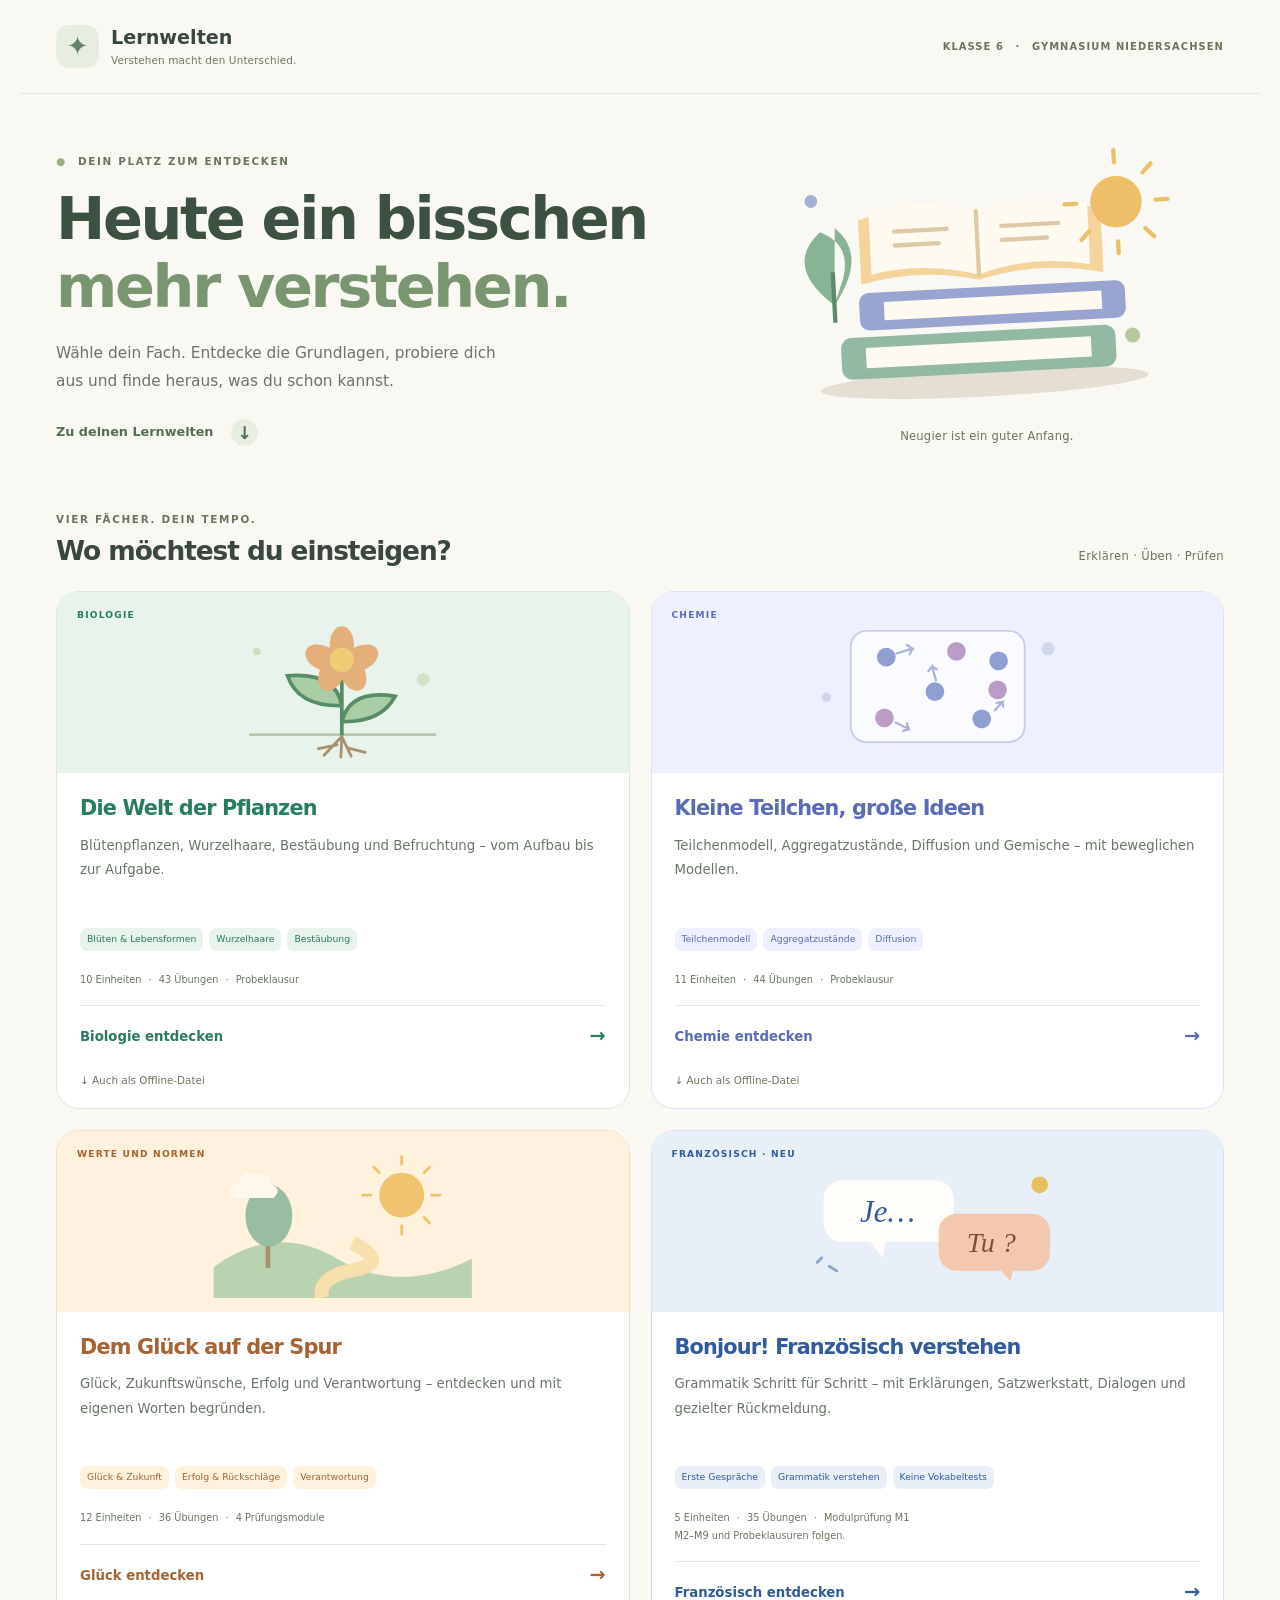
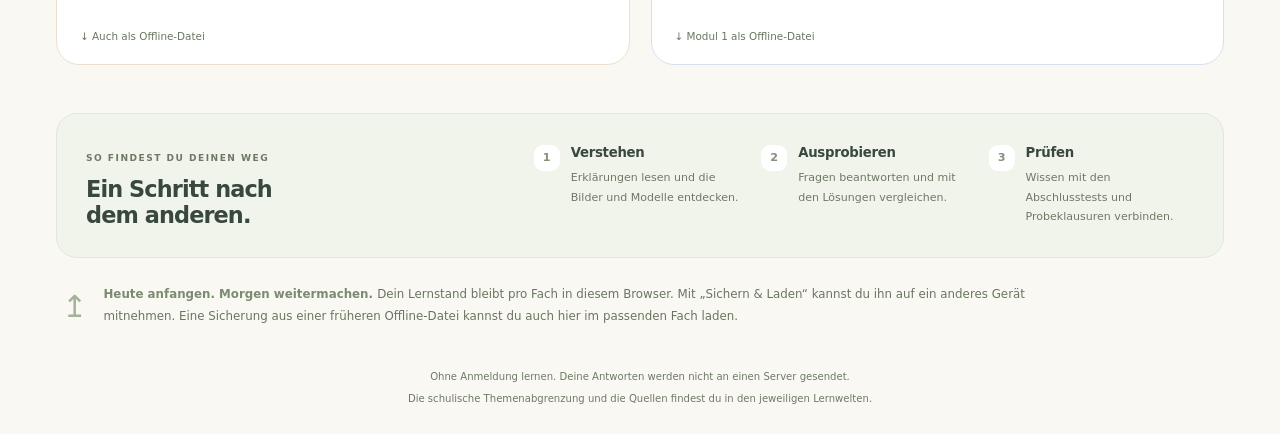
==== index.html @ 9b589d0c "Add French module 1 with guided grammar lessons, practice, exam and saved progress" ====
<!doctype html>
<html lang="de"><head><meta charset="utf-8"><meta name="viewport" content="width=device-width,initial-scale=1"><meta name="theme-color" content="#faf8f3"><meta name="description" content="Deine Lernwelten für Klasse 6: Biologie, Chemie, Werte und Normen und Französisch. Verstehen, interaktiv üben und mit Probeklausuren vorbereiten."><title>Lernwelten · Klasse 6</title><link rel="icon" href="data:image/svg+xml,%3Csvg xmlns='http://www.w3.org/2000/svg' viewBox='0 0 64 64'%3E%3Ctext y='52' font-size='52'%3E📚%3C/text%3E%3C/svg%3E"><link rel="stylesheet" href="./portal.css"></head>
<body><a class="skip" href="#faecher">Direkt zur Fächerauswahl</a><header><a class="brand" href="./index.html"><span class="brand-mark" aria-hidden="true">✦</span><span>Lernwelten<small>Verstehen macht den Unterschied.</small></span></a><span class="grade">KLASSE 6 <span>·</span> GYMNASIUM NIEDERSACHSEN</span></header>
<main><section class="intro"><div><p class="eyebrow"><span aria-hidden="true">●</span> DEIN PLATZ ZUM ENTDECKEN</p><h1>Heute ein bisschen<br><em>mehr verstehen.</em></h1><p class="lead">Wähle dein Fach. Entdecke die Grundlagen, probiere dich aus und finde heraus, was du schon kannst.</p><a class="jump" href="#faecher">Zu deinen Lernwelten <span aria-hidden="true">↓</span></a></div><div class="intro-art" aria-hidden="true"><svg viewBox="0 0 390 250" xmlns="http://www.w3.org/2000/svg"><ellipse cx="196" cy="216" rx="153" ry="13" fill="#e5dfd3"/><rect x="64" y="168" width="256" height="39" rx="10" fill="#91b9a3"/><path d="M87 178h210v19H87" fill="#fffaf0"/><rect x="83" y="127" width="248" height="35" rx="9" fill="#99a4d1"/><path d="M106 136h203v17H106" fill="#fffaf0"/><path d="M86 119V59q51-15 110 1 58-16 116-1v60q-62-14-116 1-56-14-110-1z" fill="#f4d49b"/><path d="M96 110V52q49-12 100 4 54-16 104-3v58q-55-12-104 4-54-15-100-5z" fill="#fffaf0"/><path d="M196 56v59m-77-44h49m-49 13h41m59-13h53m-53 13h42" stroke="#ddc9a6" stroke-width="4" stroke-linecap="round"/><path d="M60 137Q14 98 50 68q33 15 16 53M60 137Q94 91 64 65" fill="#88b394"/><path d="M60 153v-47" stroke="#5d8a6c" stroke-width="4"/><circle cx="327" cy="54" r="24" fill="#edbf69"/><path d="M327 17V6m0 85v11m37-48h11m-85 0h-11m74-26 8-8m-60 60-8 8m60-8 8 8" stroke="#edbf69" stroke-width="4" stroke-linecap="round"/><circle cx="43" cy="39" r="6" fill="#a3b2d4"/><circle cx="336" cy="179" r="7" fill="#b6c8a0"/></svg><span class="art-note">Neugier ist ein guter Anfang.</span></div></section>
<section id="faecher" class="subjects" aria-labelledby="subjects-title"><div class="section-head"><div><p class="eyebrow">VIER FÄCHER. DEIN TEMPO.</p><h2 id="subjects-title">Wo möchtest du einsteigen?</h2></div><span>Erklären · Üben · Prüfen</span></div>
<div class="cards">
<article class="subject biology"><a class="subject-main" href="./biologie.html" aria-label="Biologie öffnen: Die Welt der Pflanzen"><div class="illustration"><svg viewBox="0 0 320 155" role="img" aria-label="Eine Blütenpflanze mit Blättern und sichtbaren Wurzeln"><path d="M60 129h200" stroke="#b7c9ad" stroke-width="3"/><path d="M159 130V53m0 45q-47 1-58-32 52-4 58 32m0 17q42 1 57-27-48-8-57 27" stroke="#578d66" stroke-width="4" fill="#a9cda5"/><path d="M159 131l-19 20m19-20 10 21m-10-21-1 22m-4-13-20 4m31-1 19 5" fill="none" stroke="#aa9270" stroke-width="3" stroke-linecap="round"/><g fill="#e5af79"><ellipse cx="159" cy="33" rx="13" ry="20"/><ellipse cx="139" cy="47" rx="20" ry="13" transform="rotate(25 139 47)"/><ellipse cx="179" cy="47" rx="20" ry="13" transform="rotate(-25 179 47)"/><ellipse cx="148" cy="64" rx="13" ry="19" transform="rotate(25 148 64)"/><ellipse cx="171" cy="64" rx="13" ry="19" transform="rotate(-25 171 64)"/></g><circle cx="159" cy="49" r="13" fill="#efcd77"/><circle cx="68" cy="40" r="4" fill="#ccddbc"/><circle cx="246" cy="70" r="7" fill="#d3e3c7"/></svg><span class="subject-label">BIOLOGIE</span></div><div class="subject-copy"><h3>Die Welt der Pflanzen</h3><p>Blütenpflanzen, Wurzelhaare, Bestäubung und Befruchtung – vom Aufbau bis zur Aufgabe.</p><div class="tags"><span>Blüten & Lebensformen</span><span>Wurzelhaare</span><span>Bestäubung</span></div><div class="course-meta">10 Einheiten <span>·</span> 43 Übungen <span>·</span> Probeklausur</div><span class="open">Biologie entdecken <span aria-hidden="true">→</span></span></div></a><a class="download" href="./biologie.html" download="Pflanzen_Entdecker.html">↓ Auch als Offline-Datei</a></article>
<article class="subject chemistry"><a class="subject-main" href="./chemie.html" aria-label="Chemie öffnen: Kleine Teilchen, große Ideen"><div class="illustration"><svg viewBox="0 0 320 155" role="img" aria-label="Modellbild mit Teilchen, die sich in verschiedene Richtungen bewegen"><rect x="67" y="18" width="186" height="119" rx="17" fill="#fafbff" stroke="#c5cdeb" stroke-width="2"/><g fill="#8f9fd1"><circle cx="105" cy="46" r="10"/><circle cx="157" cy="83" r="10"/><circle cx="225" cy="50" r="10"/><circle cx="207" cy="112" r="10"/></g><g fill="#bb9cc7"><circle cx="180" cy="40" r="10"/><circle cx="103" cy="111" r="10"/><circle cx="224" cy="81" r="10"/></g><g fill="none" stroke="#a9b4d7" stroke-width="2.5" stroke-linecap="round"><path d="m116 42 17-5-6-4m6 4-3 6m28 28-4-15-4 5m4-5 5 3m-44 57 14 7-2-6m2 6-6 2m98-22 8-9-6 1m6-1 1 5"/></g><circle cx="41" cy="89" r="5" fill="#d0d6ee"/><circle cx="278" cy="37" r="7" fill="#d0d6ee"/></svg><span class="subject-label">CHEMIE</span></div><div class="subject-copy"><h3>Kleine Teilchen, große Ideen</h3><p>Teilchenmodell, Aggregatzustände, Diffusion und Gemische – mit beweglichen Modellen.</p><div class="tags"><span>Teilchenmodell</span><span>Aggregatzustände</span><span>Diffusion</span></div><div class="course-meta">11 Einheiten <span>·</span> 44 Übungen <span>·</span> Probeklausur</div><span class="open">Chemie entdecken <span aria-hidden="true">→</span></span></div></a><a class="download" href="./chemie.html" download="Chemie_Entdecker.html">↓ Auch als Offline-Datei</a></article>
<article class="subject values"><a class="subject-main" href="./werte-und-normen.html" aria-label="Werte und Normen öffnen: Dem Glück auf der Spur"><div class="illustration"><svg viewBox="0 0 320 155" role="img" aria-label="Sonne über einem Garten mit mehreren möglichen Wegen"><circle cx="223" cy="45" r="24" fill="#f0c46c"/><path d="M223 12V4m32 41h9m-41 33v9m-33-42h-9m18-24-6-6m54 54 6 6m-6-54 6-6" stroke="#f0c46c" stroke-width="3" stroke-linecap="round"/><path d="M22 122q65-48 132-9t144 0v42H22" fill="#b9d2af"/><path d="M138 155q-6-22 34-30t-2-29" stroke="#f8e0ae" stroke-width="15" fill="none"/><path d="M80 123V65" stroke="#a99170" stroke-width="5"/><ellipse cx="81" cy="67" rx="25" ry="33" fill="#99bda1"/><path d="M40 48q-5-13 9-15 4-17 18-9 14-6 17 10 12 5 2 14z" fill="#fff9ed"/></svg><span class="subject-label">WERTE UND NORMEN</span></div><div class="subject-copy"><h3>Dem Glück auf der Spur</h3><p>Glück, Zukunftswünsche, Erfolg und Verantwortung – entdecken und mit eigenen Worten begründen.</p><div class="tags"><span>Glück & Zukunft</span><span>Erfolg & Rückschläge</span><span>Verantwortung</span></div><div class="course-meta">12 Einheiten <span>·</span> 36 Übungen <span>·</span> 4 Prüfungsmodule</div><span class="open">Glück entdecken <span aria-hidden="true">→</span></span></div></a><a class="download" href="./werte-und-normen.html" download="Werte_und_Normen_Glueck.html">↓ Auch als Offline-Datei</a></article>
<article class="subject french"><a class="subject-main" href="./franzoesisch/index.html" aria-label="Französisch öffnen: Bonjour! Französisch verstehen"><div class="illustration"><svg viewBox="0 0 320 155" role="img" aria-label="Zwei Sprechblasen mit Je und Tu"><rect x="38" y="29" width="139" height="66" rx="20" fill="#fffdf9"/><path d="m86 93 15 19 4-21" fill="#fffdf9"/><rect x="161" y="65" width="119" height="61" rx="19" fill="#f4c8af"/><path d="m225 123 13 14 3-16" fill="#f4c8af"/><text x="77" y="74" fill="#315b9d" font-family="Georgia,serif" font-size="33" font-style="italic">Je…</text><text x="191" y="106" fill="#814f38" font-family="Georgia,serif" font-size="30" font-style="italic">Tu ?</text><circle cx="269" cy="34" r="9" fill="#e8be63"/><path d="m44 121 8 5m-16-14-5 5" stroke="#8ba6ca" stroke-width="3" stroke-linecap="round"/></svg><span class="subject-label">FRANZÖSISCH · NEU</span></div><div class="subject-copy"><h3>Bonjour! Französisch verstehen</h3><p>Grammatik Schritt für Schritt – mit Erklärungen, Satzwerkstatt, Dialogen und gezielter Rückmeldung.</p><div class="tags"><span>Erste Gespräche</span><span>Grammatik verstehen</span><span>Keine Vokabeltests</span></div><div class="course-meta">5 Einheiten <span>·</span> 35 Übungen <span>·</span> Modulprüfung M1<br>M2–M9 und Probeklausuren folgen.</div><span class="open">Französisch entdecken <span aria-hidden="true">→</span></span></div></a><a class="download" href="./franzoesisch/offline.html" download="Franzoesisch_Bonjour_M1.html">↓ Modul 1 als Offline-Datei</a></article>
</div></section>
<section class="how" aria-labelledby="how-title"><div><p class="eyebrow">SO FINDEST DU DEINEN WEG</p><h2 id="how-title">Ein Schritt nach dem anderen.</h2></div><ol><li><span>1</span><div><h3>Verstehen</h3><p>Erklärungen lesen und die Bilder und Modelle entdecken.</p></div></li><li><span>2</span><div><h3>Ausprobieren</h3><p>Fragen beantworten und mit den Lösungen vergleichen.</p></div></li><li><span>3</span><div><h3>Prüfen</h3><p>Wissen mit den Abschlusstests und Probeklausuren verbinden.</p></div></li></ol></section>
<aside class="save-note"><span aria-hidden="true">↥</span><p><strong>Heute anfangen. Morgen weitermachen.</strong> Dein Lernstand bleibt pro Fach in diesem Browser. Mit „Sichern & Laden“ kannst du ihn auf ein anderes Gerät mitnehmen. Eine Sicherung aus einer früheren Offline-Datei kannst du auch hier im passenden Fach laden.</p></aside>
<footer><p>Ohne Anmeldung lernen. Deine Antworten werden nicht an einen Server gesendet.</p><p>Die schulische Themenabgrenzung und die Quellen findest du in den jeweiligen Lernwelten.</p></footer></main></body></html>
---- portal.css ----
:root{font-family:'Trebuchet MS',system-ui,-apple-system,'Segoe UI',sans-serif;color:#39483f;background:#faf8f3;line-height:1.6;font-size:16px;--green:#426651;--line:#e4e7dd}*{box-sizing:border-box}body{margin:0}a{color:inherit}a:focus-visible{outline:3px solid #b4813b;outline-offset:5px}h1,h2,h3,p{margin:0}h1,h2,h3{line-height:1.15;letter-spacing:-.04em}svg{display:block;width:100%;height:auto}.skip{position:absolute;top:-100px;left:20px;background:white;padding:12px;z-index:10}.skip:focus{top:10px}header{max-width:1240px;margin:auto;padding:25px 36px;display:flex;justify-content:space-between;align-items:center;border-bottom:1px solid var(--line)}.brand{display:flex;align-items:center;gap:12px;text-decoration:none;font-weight:850;font-size:1.2rem;line-height:1.3}.brand-mark{display:grid;place-items:center;width:43px;height:43px;background:#e7ede0;border-radius:13px;color:#648267;font-size:1.65rem}.brand small{display:block;font-size:.65rem;font-weight:500;color:#8a9589;letter-spacing:.015em;margin-top:3px}.grade{font-size:.62rem;font-weight:800;letter-spacing:.11em;color:#7e8b7b}.grade span{margin:0 7px}main{max-width:1240px;padding:0 36px;margin:auto}.intro{display:grid;grid-template-columns:1.35fr 1fr;gap:20px;align-items:center;padding:52px 0 45px}.eyebrow{font-size:.65rem;letter-spacing:.16em;font-weight:800;color:#85917e;margin-bottom:15px}.intro .eyebrow span{color:#9aaf82;margin-right:6px}h1{font-size:clamp(2.7rem,4.6vw,4.1rem);color:#3c5142;font-weight:850}h1 em{font-style:normal;color:#7a9670}.lead{max-width:470px;font-size:.96rem;color:#7e8b7e;margin-top:20px;line-height:1.8}.jump{display:inline-flex;align-items:center;gap:18px;margin-top:23px;text-decoration:none;font-size:.8rem;font-weight:750;color:#526f55}.jump span{background:#e9eee2;border-radius:50%;height:27px;width:27px;text-align:center;font-size:1.1rem}.intro-art{padding:5px 35px;text-align:center;transform:rotate(-3deg)}.art-note{display:inline-block;font-size:.72rem;letter-spacing:.02em;color:#9b967f;transform:rotate(3deg);margin-top:8px}.section-head{display:flex;align-items:end;justify-content:space-between;margin:13px 0 25px}.section-head .eyebrow{margin-bottom:8px}h2{font-size:1.65rem;font-weight:800}.section-head>span{font-size:.72rem;color:#9aab94;letter-spacing:.03em}.subjects{scroll-margin-top:24px}.cards{display:grid;grid-template-columns:repeat(3,minmax(0,1fr));gap:21px}.subject{--color:#287c60;--tint:#e8f4eb;background:white;border:1px solid #dce7dd;border-radius:23px;overflow:hidden;display:flex;flex-direction:column;transition:transform .2s,box-shadow .2s}.chemistry{--color:#596bb5;--tint:#eef0ff;border-color:#dfe3f1}.values{--color:#a66334;--tint:#fff1db;border-color:#ebdfce}.subject:hover{transform:translateY(-4px);box-shadow:0 15px 25px #3d58430c}.subject-main{display:flex;flex-direction:column;flex:1;text-decoration:none}.illustration{background:var(--tint);position:relative;padding:22px 20px 14px}.illustration svg{height:145px}.subject-label{position:absolute;top:16px;left:20px;font-size:.57rem;font-weight:850;letter-spacing:.13em;color:var(--color)}.subject-copy{padding:24px 23px 20px;display:flex;flex-direction:column;flex:1}h3{font-size:1.3rem;font-weight:800}.subject-copy h3{color:var(--color)}.subject-copy>p{margin-top:13px;font-size:.83rem;line-height:1.85;color:#8a9589;min-height:77px}.tags{display:flex;flex-wrap:wrap;gap:6px;margin-top:17px}.tags span{border-radius:7px;padding:4px 7px;font-size:.58rem;color:var(--color);background:var(--tint)}.course-meta{margin-top:20px;font-size:.61rem;color:#9aa395;line-height:1.8}.course-meta span{margin:0 4px}.open{margin-top:17px;display:flex;justify-content:space-between;align-items:center;font-size:.83rem;font-weight:800;color:var(--color);padding-top:15px;border-top:1px solid var(--line)}.open>span{font-size:1.2rem}.download{text-decoration:none;margin:0 23px 19px;font-size:.65rem;color:#9aab95;align-self:flex-start}.download:hover{text-decoration:underline;color:var(--color)}.how{margin-top:48px;padding:29px;border-radius:21px;border:1px solid #e3e7d9;background:#f1f4eb;display:grid;grid-template-columns:1fr 1.6fr;gap:35px;align-items:center}.how .eyebrow{font-size:.57rem;margin-bottom:10px}.how h2{font-size:1.4rem;max-width:230px}.how ol{list-style:none;display:grid;grid-template-columns:repeat(3,minmax(0,1fr));gap:22px;padding:0;margin:0}.how li{display:flex;gap:11px;align-items:flex-start}.how li>span{height:26px;width:26px;flex-shrink:0;display:grid;place-items:center;background:white;border-radius:9px;color:#82917a;font-size:.7rem;font-weight:800}.how h3{font-size:.83rem;letter-spacing:-.02em}.how p{font-size:.69rem;margin-top:8px;line-height:1.75;color:#8b9783}.save-note{display:flex;gap:16px;padding:26px 6px 10px;color:#98a18f;max-width:1000px}.save-note>span{font-size:1.9rem;line-height:1.5;color:#a5b29b}.save-note p{font-size:.74rem;line-height:1.8}.save-note strong{color:#7a8b70}.save-note strong:after{content:' ' }footer{text-align:center;font-size:.63rem;color:#a5ad9c;padding:28px 0 26px;line-height:1.8}footer p+p{margin-top:4px}@media(min-width:1500px){.intro{padding-top:65px}.illustration svg{height:155px}}@media(max-width:1050px){header{padding:23px 26px}main{padding:0 26px}.cards{gap:15px}.subject-copy{padding:21px 18px}.subject-copy h3{font-size:1.17rem}.subject-copy>p{min-height:105px}.course-meta{min-height:33px}.download{margin-left:18px}.intro-art{padding:0 10px}.how{grid-template-columns:1fr;gap:22px}.how h2{max-width:none}}@media(max-width:750px){.grade{max-width:170px;text-align:right;line-height:1.8;font-size:.52rem}.grade span{margin:0 3px}.intro{grid-template-columns:1fr .7fr;padding:35px 0 32px;gap:6px}h1{font-size:2.6rem}.intro-art{padding:0}.lead{font-size:.85rem}.eyebrow{font-size:.53rem}.art-note{font-size:.6rem}.section-head{align-items:start}.section-head>span{display:none}.cards{grid-template-columns:1fr}.subject{display:grid;grid-template-columns:1fr}.subject-main{display:grid;grid-template-columns:180px 1fr}.illustration{display:flex;align-items:center;justify-content:center}.illustration svg{height:auto}.subject-copy>p{min-height:0}.subject-copy{padding:24px}.tags{margin-top:12px}.course-meta{margin-top:12px;min-height:0}.open{margin-top:12px}.download{margin:0 24px 18px;align-self:start;justify-self:end}.how{margin-top:28px}.how ol{gap:16px}.how li{display:block}.how li>span{margin-bottom:10px}footer{font-size:.58rem}}@media(max-width:490px){header{padding:19px 20px}.brand{font-size:1rem;gap:9px}.brand small{font-size:.55rem}.brand-mark{height:36px;width:36px;font-size:1.35rem}.grade{font-size:.43rem;max-width:112px}.grade span{display:none}main{padding:0 20px}.intro{display:flex;flex-direction:column;align-items:stretch;padding:32px 0 26px}h1{font-size:2.75rem}.lead{font-size:.88rem;max-width:340px}.intro-art{width:235px;align-self:center;margin-top:14px}.intro-art svg{max-height:145px}.art-note{margin-top:0}.intro .eyebrow{font-size:.55rem;margin-bottom:14px}.section-head h2{font-size:1.45rem}.subject-main{display:flex;flex-direction:column}.illustration{height:145px;padding-top:25px}.illustration svg{max-height:125px;max-width:270px}.subject-copy{padding:23px}.subject-copy h3{font-size:1.35rem}.subject-copy>p{font-size:.85rem}.subject-label{font-size:.55rem}.course-meta{font-size:.64rem;margin-top:18px}.tags span{font-size:.62rem}.download{justify-self:start;margin-left:23px;font-size:.69rem}.how{padding:23px}.how ol{grid-template-columns:1fr;gap:22px}.how li{display:flex}.how li>span{margin:0}.how h3{font-size:.9rem}.how p{font-size:.76rem;margin-top:5px}.how h2{font-size:1.35rem}.save-note p{font-size:.73rem}.save-note{padding-top:24px}.jump{font-size:.78rem}}
@media(prefers-reduced-motion:reduce){*{transition:none!important}}@media print{.intro-art,.jump,.download,.save-note{display:none}header{padding:10px 0}.intro{padding:25px 0}main{padding:0}.cards{grid-template-columns:1fr}.subject{break-inside:avoid}.subject-main{display:grid;grid-template-columns:120px 1fr}.how{break-inside:avoid}body{background:white}}
/* Gut lesbare Begleittexte auf den hellen Flächen. */
.lead,.subject-copy>p{color:#687667}.eyebrow,.grade,.course-meta,.download,.art-note,.save-note,.section-head>span{color:#68765f}.brand small,.how p,footer{color:#6d7965}

.french{--color:#315b9d;--tint:#e9eff9;border-color:#d7e0ee}@media(min-width:751px){.cards{grid-template-columns:repeat(2,minmax(0,1fr))}}
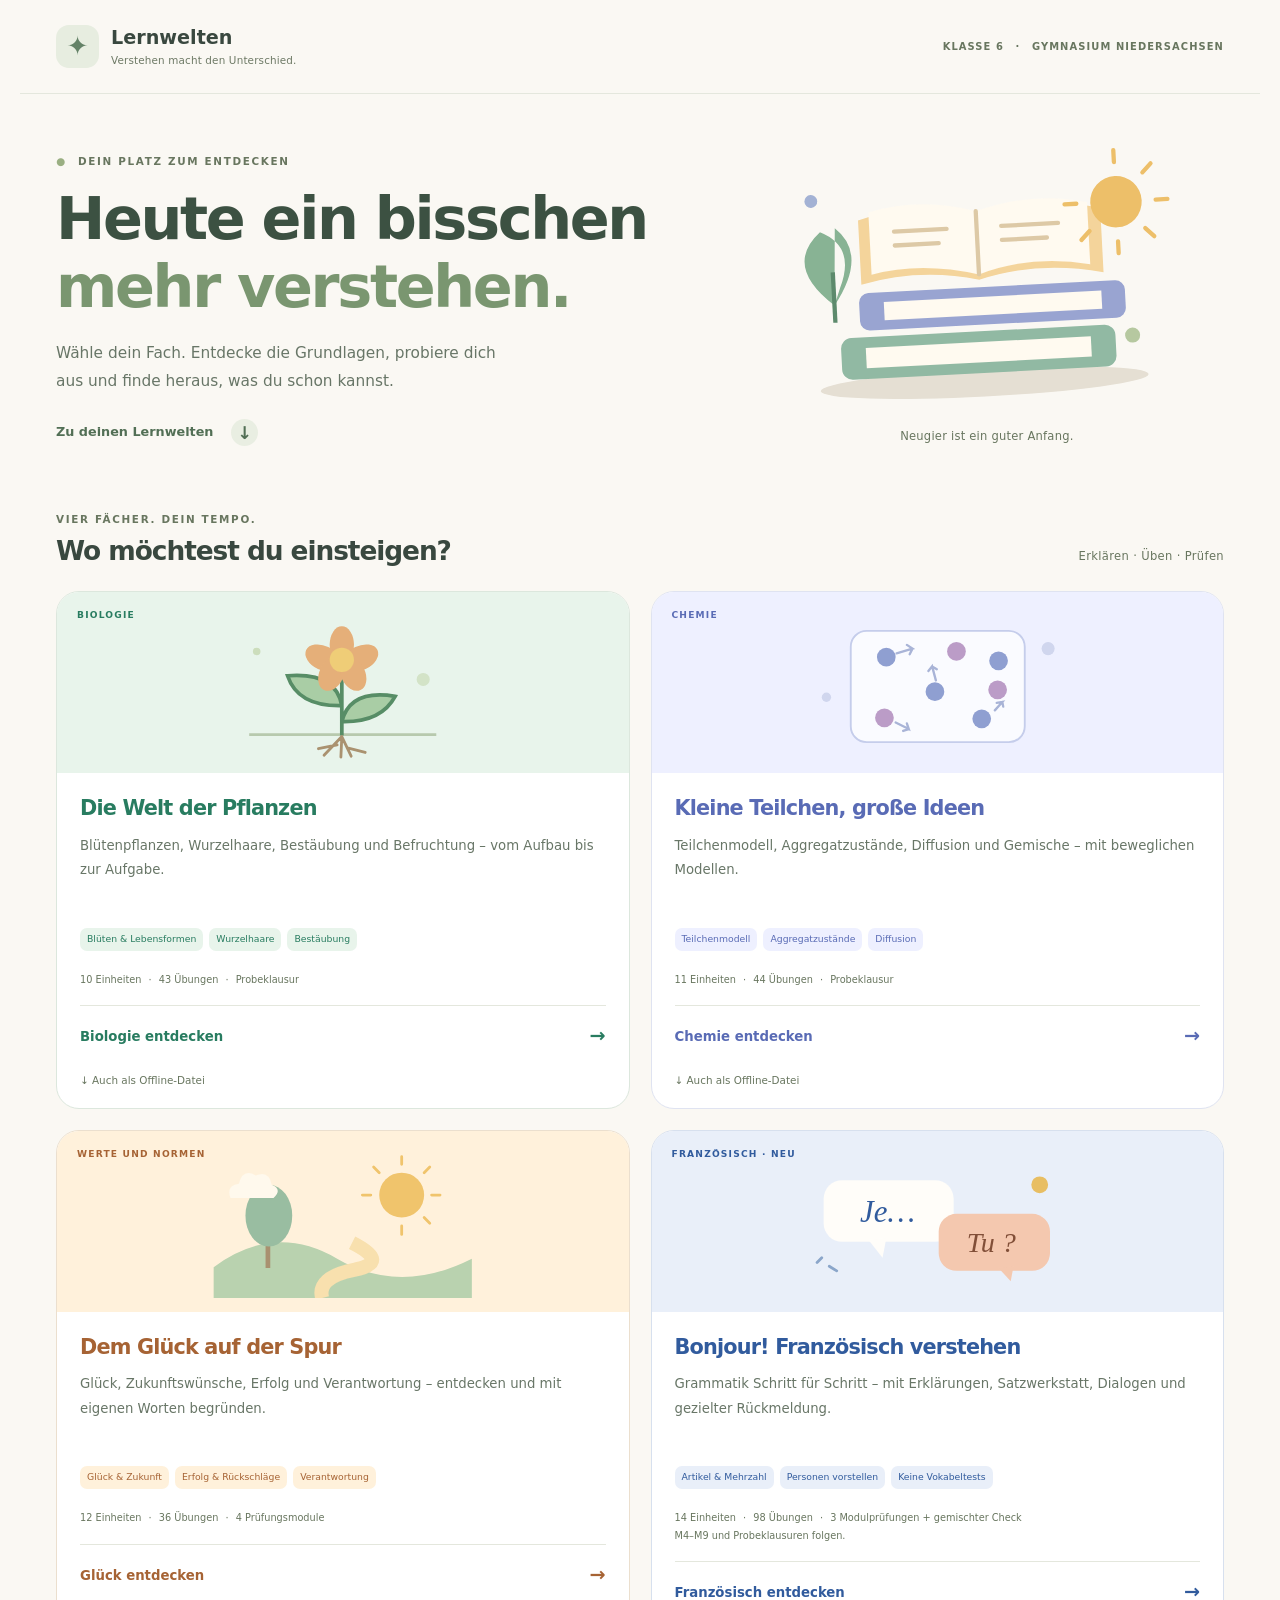
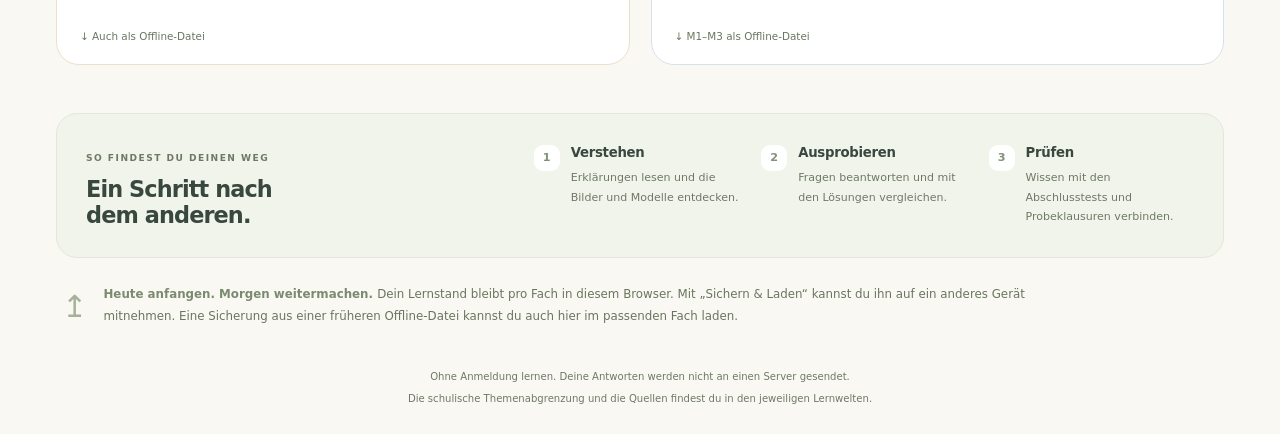
==== commit 8ca63b1d: "Add French modules 2 and 3, article workshop and mixed assessment with compatible progress migration" ====
--- a/index.html
+++ b/index.html
@@ -7,7 +7,7 @@
 <article class="subject biology"><a class="subject-main" href="./biologie.html" aria-label="Biologie öffnen: Die Welt der Pflanzen"><div class="illustration"><svg viewBox="0 0 320 155" role="img" aria-label="Eine Blütenpflanze mit Blättern und sichtbaren Wurzeln"><path d="M60 129h200" stroke="#b7c9ad" stroke-width="3"/><path d="M159 130V53m0 45q-47 1-58-32 52-4 58 32m0 17q42 1 57-27-48-8-57 27" stroke="#578d66" stroke-width="4" fill="#a9cda5"/><path d="M159 131l-19 20m19-20 10 21m-10-21-1 22m-4-13-20 4m31-1 19 5" fill="none" stroke="#aa9270" stroke-width="3" stroke-linecap="round"/><g fill="#e5af79"><ellipse cx="159" cy="33" rx="13" ry="20"/><ellipse cx="139" cy="47" rx="20" ry="13" transform="rotate(25 139 47)"/><ellipse cx="179" cy="47" rx="20" ry="13" transform="rotate(-25 179 47)"/><ellipse cx="148" cy="64" rx="13" ry="19" transform="rotate(25 148 64)"/><ellipse cx="171" cy="64" rx="13" ry="19" transform="rotate(-25 171 64)"/></g><circle cx="159" cy="49" r="13" fill="#efcd77"/><circle cx="68" cy="40" r="4" fill="#ccddbc"/><circle cx="246" cy="70" r="7" fill="#d3e3c7"/></svg><span class="subject-label">BIOLOGIE</span></div><div class="subject-copy"><h3>Die Welt der Pflanzen</h3><p>Blütenpflanzen, Wurzelhaare, Bestäubung und Befruchtung – vom Aufbau bis zur Aufgabe.</p><div class="tags"><span>Blüten & Lebensformen</span><span>Wurzelhaare</span><span>Bestäubung</span></div><div class="course-meta">10 Einheiten <span>·</span> 43 Übungen <span>·</span> Probeklausur</div><span class="open">Biologie entdecken <span aria-hidden="true">→</span></span></div></a><a class="download" href="./biologie.html" download="Pflanzen_Entdecker.html">↓ Auch als Offline-Datei</a></article>
 <article class="subject chemistry"><a class="subject-main" href="./chemie.html" aria-label="Chemie öffnen: Kleine Teilchen, große Ideen"><div class="illustration"><svg viewBox="0 0 320 155" role="img" aria-label="Modellbild mit Teilchen, die sich in verschiedene Richtungen bewegen"><rect x="67" y="18" width="186" height="119" rx="17" fill="#fafbff" stroke="#c5cdeb" stroke-width="2"/><g fill="#8f9fd1"><circle cx="105" cy="46" r="10"/><circle cx="157" cy="83" r="10"/><circle cx="225" cy="50" r="10"/><circle cx="207" cy="112" r="10"/></g><g fill="#bb9cc7"><circle cx="180" cy="40" r="10"/><circle cx="103" cy="111" r="10"/><circle cx="224" cy="81" r="10"/></g><g fill="none" stroke="#a9b4d7" stroke-width="2.5" stroke-linecap="round"><path d="m116 42 17-5-6-4m6 4-3 6m28 28-4-15-4 5m4-5 5 3m-44 57 14 7-2-6m2 6-6 2m98-22 8-9-6 1m6-1 1 5"/></g><circle cx="41" cy="89" r="5" fill="#d0d6ee"/><circle cx="278" cy="37" r="7" fill="#d0d6ee"/></svg><span class="subject-label">CHEMIE</span></div><div class="subject-copy"><h3>Kleine Teilchen, große Ideen</h3><p>Teilchenmodell, Aggregatzustände, Diffusion und Gemische – mit beweglichen Modellen.</p><div class="tags"><span>Teilchenmodell</span><span>Aggregatzustände</span><span>Diffusion</span></div><div class="course-meta">11 Einheiten <span>·</span> 44 Übungen <span>·</span> Probeklausur</div><span class="open">Chemie entdecken <span aria-hidden="true">→</span></span></div></a><a class="download" href="./chemie.html" download="Chemie_Entdecker.html">↓ Auch als Offline-Datei</a></article>
 <article class="subject values"><a class="subject-main" href="./werte-und-normen.html" aria-label="Werte und Normen öffnen: Dem Glück auf der Spur"><div class="illustration"><svg viewBox="0 0 320 155" role="img" aria-label="Sonne über einem Garten mit mehreren möglichen Wegen"><circle cx="223" cy="45" r="24" fill="#f0c46c"/><path d="M223 12V4m32 41h9m-41 33v9m-33-42h-9m18-24-6-6m54 54 6 6m-6-54 6-6" stroke="#f0c46c" stroke-width="3" stroke-linecap="round"/><path d="M22 122q65-48 132-9t144 0v42H22" fill="#b9d2af"/><path d="M138 155q-6-22 34-30t-2-29" stroke="#f8e0ae" stroke-width="15" fill="none"/><path d="M80 123V65" stroke="#a99170" stroke-width="5"/><ellipse cx="81" cy="67" rx="25" ry="33" fill="#99bda1"/><path d="M40 48q-5-13 9-15 4-17 18-9 14-6 17 10 12 5 2 14z" fill="#fff9ed"/></svg><span class="subject-label">WERTE UND NORMEN</span></div><div class="subject-copy"><h3>Dem Glück auf der Spur</h3><p>Glück, Zukunftswünsche, Erfolg und Verantwortung – entdecken und mit eigenen Worten begründen.</p><div class="tags"><span>Glück & Zukunft</span><span>Erfolg & Rückschläge</span><span>Verantwortung</span></div><div class="course-meta">12 Einheiten <span>·</span> 36 Übungen <span>·</span> 4 Prüfungsmodule</div><span class="open">Glück entdecken <span aria-hidden="true">→</span></span></div></a><a class="download" href="./werte-und-normen.html" download="Werte_und_Normen_Glueck.html">↓ Auch als Offline-Datei</a></article>
-<article class="subject french"><a class="subject-main" href="./franzoesisch/index.html" aria-label="Französisch öffnen: Bonjour! Französisch verstehen"><div class="illustration"><svg viewBox="0 0 320 155" role="img" aria-label="Zwei Sprechblasen mit Je und Tu"><rect x="38" y="29" width="139" height="66" rx="20" fill="#fffdf9"/><path d="m86 93 15 19 4-21" fill="#fffdf9"/><rect x="161" y="65" width="119" height="61" rx="19" fill="#f4c8af"/><path d="m225 123 13 14 3-16" fill="#f4c8af"/><text x="77" y="74" fill="#315b9d" font-family="Georgia,serif" font-size="33" font-style="italic">Je…</text><text x="191" y="106" fill="#814f38" font-family="Georgia,serif" font-size="30" font-style="italic">Tu ?</text><circle cx="269" cy="34" r="9" fill="#e8be63"/><path d="m44 121 8 5m-16-14-5 5" stroke="#8ba6ca" stroke-width="3" stroke-linecap="round"/></svg><span class="subject-label">FRANZÖSISCH · NEU</span></div><div class="subject-copy"><h3>Bonjour! Französisch verstehen</h3><p>Grammatik Schritt für Schritt – mit Erklärungen, Satzwerkstatt, Dialogen und gezielter Rückmeldung.</p><div class="tags"><span>Erste Gespräche</span><span>Grammatik verstehen</span><span>Keine Vokabeltests</span></div><div class="course-meta">5 Einheiten <span>·</span> 35 Übungen <span>·</span> Modulprüfung M1<br>M2–M9 und Probeklausuren folgen.</div><span class="open">Französisch entdecken <span aria-hidden="true">→</span></span></div></a><a class="download" href="./franzoesisch/offline.html" download="Franzoesisch_Bonjour_M1.html">↓ Modul 1 als Offline-Datei</a></article>
+<article class="subject french"><a class="subject-main" href="./franzoesisch/index.html" aria-label="Französisch öffnen: Bonjour! Französisch verstehen"><div class="illustration"><svg viewBox="0 0 320 155" role="img" aria-label="Zwei Sprechblasen mit Je und Tu"><rect x="38" y="29" width="139" height="66" rx="20" fill="#fffdf9"/><path d="m86 93 15 19 4-21" fill="#fffdf9"/><rect x="161" y="65" width="119" height="61" rx="19" fill="#f4c8af"/><path d="m225 123 13 14 3-16" fill="#f4c8af"/><text x="77" y="74" fill="#315b9d" font-family="Georgia,serif" font-size="33" font-style="italic">Je…</text><text x="191" y="106" fill="#814f38" font-family="Georgia,serif" font-size="30" font-style="italic">Tu ?</text><circle cx="269" cy="34" r="9" fill="#e8be63"/><path d="m44 121 8 5m-16-14-5 5" stroke="#8ba6ca" stroke-width="3" stroke-linecap="round"/></svg><span class="subject-label">FRANZÖSISCH · NEU</span></div><div class="subject-copy"><h3>Bonjour! Französisch verstehen</h3><p>Grammatik Schritt für Schritt – mit Erklärungen, Satzwerkstatt, Dialogen und gezielter Rückmeldung.</p><div class="tags"><span>Artikel & Mehrzahl</span><span>Personen vorstellen</span><span>Keine Vokabeltests</span></div><div class="course-meta">14 Einheiten <span>·</span> 98 Übungen <span>·</span> 3 Modulprüfungen + gemischter Check<br>M4–M9 und Probeklausuren folgen.</div><span class="open">Französisch entdecken <span aria-hidden="true">→</span></span></div></a><a class="download" href="./franzoesisch/offline.html" download="Franzoesisch_Bonjour_M1-M3.html">↓ M1–M3 als Offline-Datei</a></article>
 </div></section>
 <section class="how" aria-labelledby="how-title"><div><p class="eyebrow">SO FINDEST DU DEINEN WEG</p><h2 id="how-title">Ein Schritt nach dem anderen.</h2></div><ol><li><span>1</span><div><h3>Verstehen</h3><p>Erklärungen lesen und die Bilder und Modelle entdecken.</p></div></li><li><span>2</span><div><h3>Ausprobieren</h3><p>Fragen beantworten und mit den Lösungen vergleichen.</p></div></li><li><span>3</span><div><h3>Prüfen</h3><p>Wissen mit den Abschlusstests und Probeklausuren verbinden.</p></div></li></ol></section>
 <aside class="save-note"><span aria-hidden="true">↥</span><p><strong>Heute anfangen. Morgen weitermachen.</strong> Dein Lernstand bleibt pro Fach in diesem Browser. Mit „Sichern & Laden“ kannst du ihn auf ein anderes Gerät mitnehmen. Eine Sicherung aus einer früheren Offline-Datei kannst du auch hier im passenden Fach laden.</p></aside>
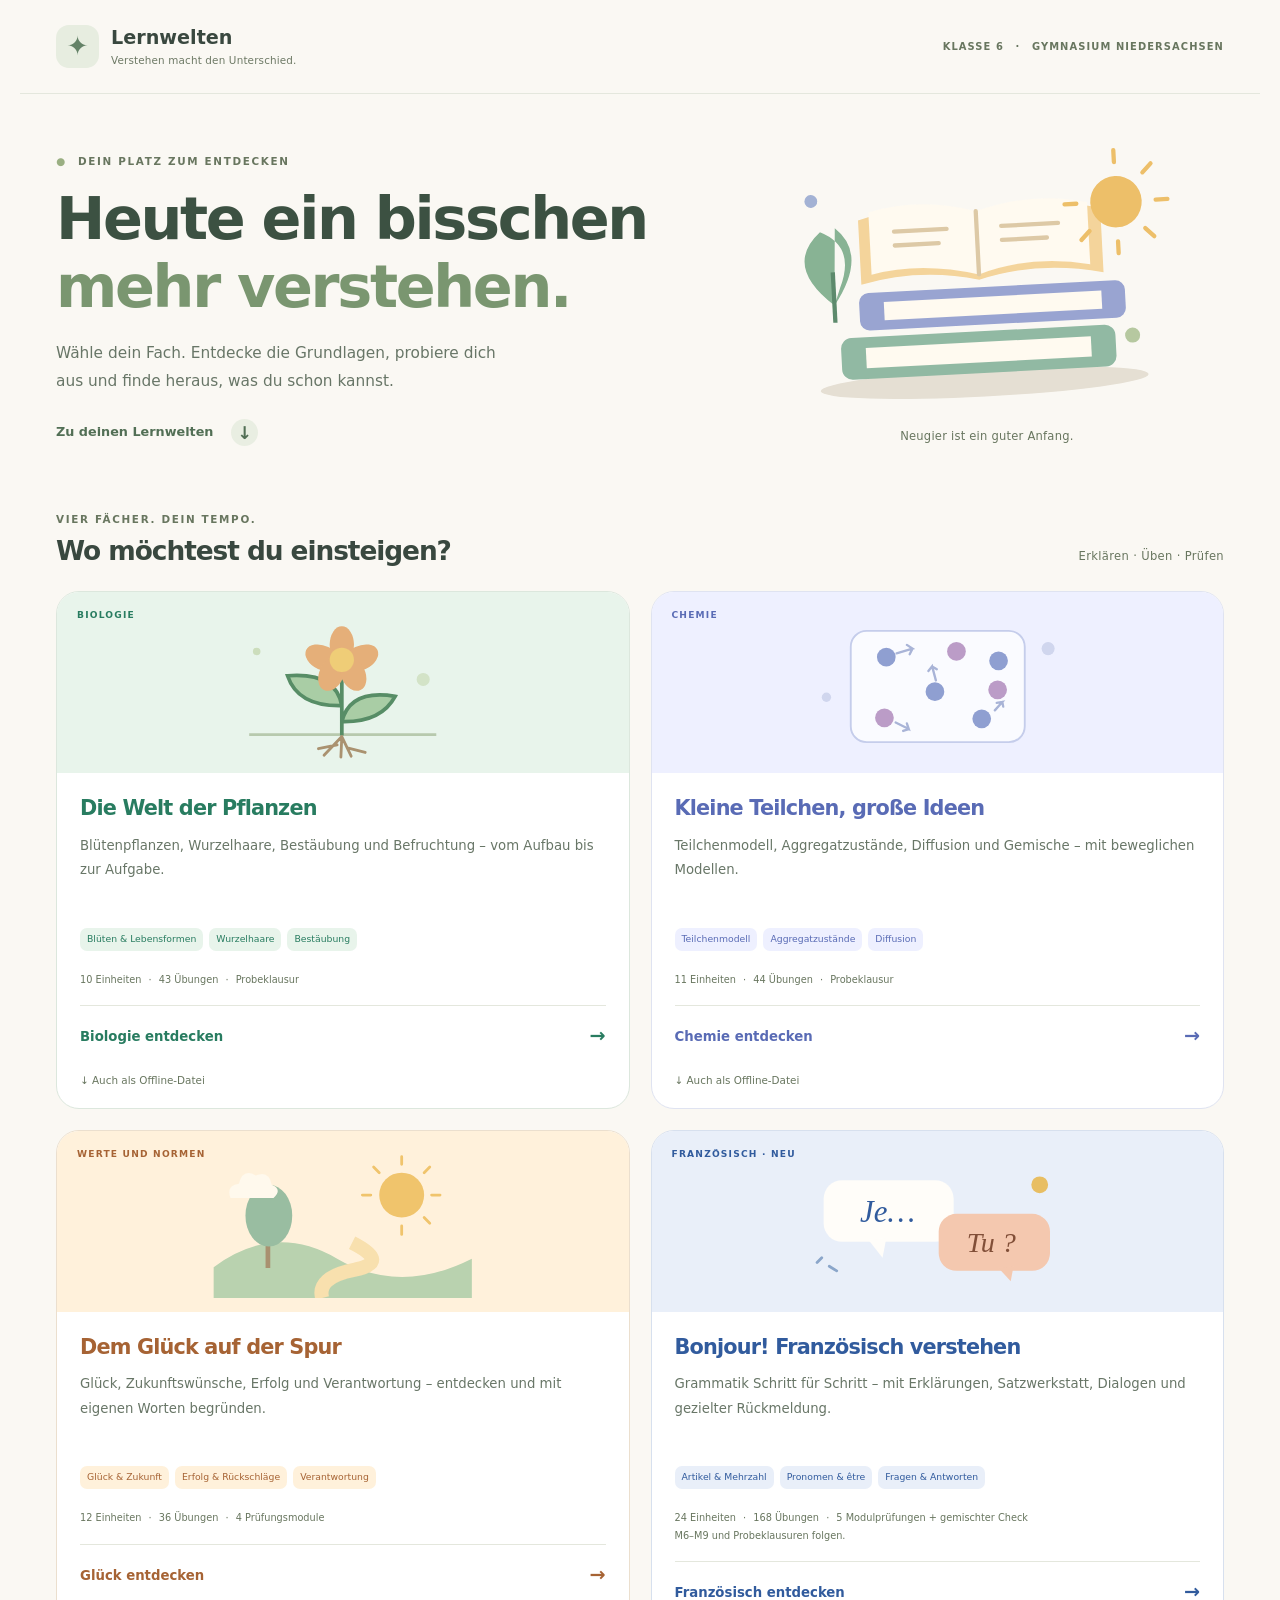
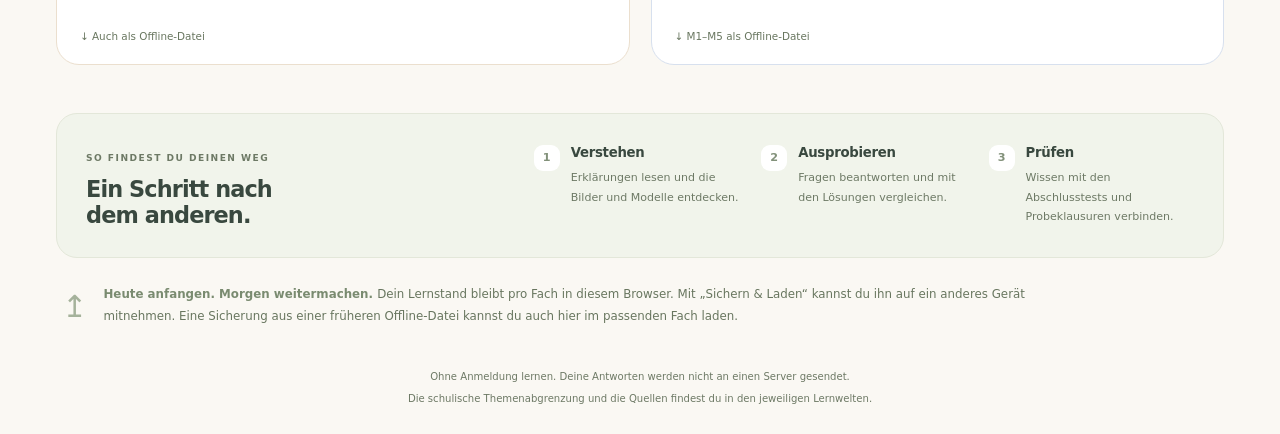
==== commit c8770e0f: "Französisch Schritt 3: Pronomen, être, Fragen und Antwortperspektive" ====
--- a/index.html
+++ b/index.html
@@ -7,7 +7,7 @@
 <article class="subject biology"><a class="subject-main" href="./biologie.html" aria-label="Biologie öffnen: Die Welt der Pflanzen"><div class="illustration"><svg viewBox="0 0 320 155" role="img" aria-label="Eine Blütenpflanze mit Blättern und sichtbaren Wurzeln"><path d="M60 129h200" stroke="#b7c9ad" stroke-width="3"/><path d="M159 130V53m0 45q-47 1-58-32 52-4 58 32m0 17q42 1 57-27-48-8-57 27" stroke="#578d66" stroke-width="4" fill="#a9cda5"/><path d="M159 131l-19 20m19-20 10 21m-10-21-1 22m-4-13-20 4m31-1 19 5" fill="none" stroke="#aa9270" stroke-width="3" stroke-linecap="round"/><g fill="#e5af79"><ellipse cx="159" cy="33" rx="13" ry="20"/><ellipse cx="139" cy="47" rx="20" ry="13" transform="rotate(25 139 47)"/><ellipse cx="179" cy="47" rx="20" ry="13" transform="rotate(-25 179 47)"/><ellipse cx="148" cy="64" rx="13" ry="19" transform="rotate(25 148 64)"/><ellipse cx="171" cy="64" rx="13" ry="19" transform="rotate(-25 171 64)"/></g><circle cx="159" cy="49" r="13" fill="#efcd77"/><circle cx="68" cy="40" r="4" fill="#ccddbc"/><circle cx="246" cy="70" r="7" fill="#d3e3c7"/></svg><span class="subject-label">BIOLOGIE</span></div><div class="subject-copy"><h3>Die Welt der Pflanzen</h3><p>Blütenpflanzen, Wurzelhaare, Bestäubung und Befruchtung – vom Aufbau bis zur Aufgabe.</p><div class="tags"><span>Blüten & Lebensformen</span><span>Wurzelhaare</span><span>Bestäubung</span></div><div class="course-meta">10 Einheiten <span>·</span> 43 Übungen <span>·</span> Probeklausur</div><span class="open">Biologie entdecken <span aria-hidden="true">→</span></span></div></a><a class="download" href="./biologie.html" download="Pflanzen_Entdecker.html">↓ Auch als Offline-Datei</a></article>
 <article class="subject chemistry"><a class="subject-main" href="./chemie.html" aria-label="Chemie öffnen: Kleine Teilchen, große Ideen"><div class="illustration"><svg viewBox="0 0 320 155" role="img" aria-label="Modellbild mit Teilchen, die sich in verschiedene Richtungen bewegen"><rect x="67" y="18" width="186" height="119" rx="17" fill="#fafbff" stroke="#c5cdeb" stroke-width="2"/><g fill="#8f9fd1"><circle cx="105" cy="46" r="10"/><circle cx="157" cy="83" r="10"/><circle cx="225" cy="50" r="10"/><circle cx="207" cy="112" r="10"/></g><g fill="#bb9cc7"><circle cx="180" cy="40" r="10"/><circle cx="103" cy="111" r="10"/><circle cx="224" cy="81" r="10"/></g><g fill="none" stroke="#a9b4d7" stroke-width="2.5" stroke-linecap="round"><path d="m116 42 17-5-6-4m6 4-3 6m28 28-4-15-4 5m4-5 5 3m-44 57 14 7-2-6m2 6-6 2m98-22 8-9-6 1m6-1 1 5"/></g><circle cx="41" cy="89" r="5" fill="#d0d6ee"/><circle cx="278" cy="37" r="7" fill="#d0d6ee"/></svg><span class="subject-label">CHEMIE</span></div><div class="subject-copy"><h3>Kleine Teilchen, große Ideen</h3><p>Teilchenmodell, Aggregatzustände, Diffusion und Gemische – mit beweglichen Modellen.</p><div class="tags"><span>Teilchenmodell</span><span>Aggregatzustände</span><span>Diffusion</span></div><div class="course-meta">11 Einheiten <span>·</span> 44 Übungen <span>·</span> Probeklausur</div><span class="open">Chemie entdecken <span aria-hidden="true">→</span></span></div></a><a class="download" href="./chemie.html" download="Chemie_Entdecker.html">↓ Auch als Offline-Datei</a></article>
 <article class="subject values"><a class="subject-main" href="./werte-und-normen.html" aria-label="Werte und Normen öffnen: Dem Glück auf der Spur"><div class="illustration"><svg viewBox="0 0 320 155" role="img" aria-label="Sonne über einem Garten mit mehreren möglichen Wegen"><circle cx="223" cy="45" r="24" fill="#f0c46c"/><path d="M223 12V4m32 41h9m-41 33v9m-33-42h-9m18-24-6-6m54 54 6 6m-6-54 6-6" stroke="#f0c46c" stroke-width="3" stroke-linecap="round"/><path d="M22 122q65-48 132-9t144 0v42H22" fill="#b9d2af"/><path d="M138 155q-6-22 34-30t-2-29" stroke="#f8e0ae" stroke-width="15" fill="none"/><path d="M80 123V65" stroke="#a99170" stroke-width="5"/><ellipse cx="81" cy="67" rx="25" ry="33" fill="#99bda1"/><path d="M40 48q-5-13 9-15 4-17 18-9 14-6 17 10 12 5 2 14z" fill="#fff9ed"/></svg><span class="subject-label">WERTE UND NORMEN</span></div><div class="subject-copy"><h3>Dem Glück auf der Spur</h3><p>Glück, Zukunftswünsche, Erfolg und Verantwortung – entdecken und mit eigenen Worten begründen.</p><div class="tags"><span>Glück & Zukunft</span><span>Erfolg & Rückschläge</span><span>Verantwortung</span></div><div class="course-meta">12 Einheiten <span>·</span> 36 Übungen <span>·</span> 4 Prüfungsmodule</div><span class="open">Glück entdecken <span aria-hidden="true">→</span></span></div></a><a class="download" href="./werte-und-normen.html" download="Werte_und_Normen_Glueck.html">↓ Auch als Offline-Datei</a></article>
-<article class="subject french"><a class="subject-main" href="./franzoesisch/index.html" aria-label="Französisch öffnen: Bonjour! Französisch verstehen"><div class="illustration"><svg viewBox="0 0 320 155" role="img" aria-label="Zwei Sprechblasen mit Je und Tu"><rect x="38" y="29" width="139" height="66" rx="20" fill="#fffdf9"/><path d="m86 93 15 19 4-21" fill="#fffdf9"/><rect x="161" y="65" width="119" height="61" rx="19" fill="#f4c8af"/><path d="m225 123 13 14 3-16" fill="#f4c8af"/><text x="77" y="74" fill="#315b9d" font-family="Georgia,serif" font-size="33" font-style="italic">Je…</text><text x="191" y="106" fill="#814f38" font-family="Georgia,serif" font-size="30" font-style="italic">Tu ?</text><circle cx="269" cy="34" r="9" fill="#e8be63"/><path d="m44 121 8 5m-16-14-5 5" stroke="#8ba6ca" stroke-width="3" stroke-linecap="round"/></svg><span class="subject-label">FRANZÖSISCH · NEU</span></div><div class="subject-copy"><h3>Bonjour! Französisch verstehen</h3><p>Grammatik Schritt für Schritt – mit Erklärungen, Satzwerkstatt, Dialogen und gezielter Rückmeldung.</p><div class="tags"><span>Artikel & Mehrzahl</span><span>Personen vorstellen</span><span>Keine Vokabeltests</span></div><div class="course-meta">14 Einheiten <span>·</span> 98 Übungen <span>·</span> 3 Modulprüfungen + gemischter Check<br>M4–M9 und Probeklausuren folgen.</div><span class="open">Französisch entdecken <span aria-hidden="true">→</span></span></div></a><a class="download" href="./franzoesisch/offline.html" download="Franzoesisch_Bonjour_M1-M3.html">↓ M1–M3 als Offline-Datei</a></article>
+<article class="subject french"><a class="subject-main" href="./franzoesisch/index.html" aria-label="Französisch öffnen: Bonjour! Französisch verstehen"><div class="illustration"><svg viewBox="0 0 320 155" role="img" aria-label="Zwei Sprechblasen mit Je und Tu"><rect x="38" y="29" width="139" height="66" rx="20" fill="#fffdf9"/><path d="m86 93 15 19 4-21" fill="#fffdf9"/><rect x="161" y="65" width="119" height="61" rx="19" fill="#f4c8af"/><path d="m225 123 13 14 3-16" fill="#f4c8af"/><text x="77" y="74" fill="#315b9d" font-family="Georgia,serif" font-size="33" font-style="italic">Je…</text><text x="191" y="106" fill="#814f38" font-family="Georgia,serif" font-size="30" font-style="italic">Tu ?</text><circle cx="269" cy="34" r="9" fill="#e8be63"/><path d="m44 121 8 5m-16-14-5 5" stroke="#8ba6ca" stroke-width="3" stroke-linecap="round"/></svg><span class="subject-label">FRANZÖSISCH · NEU</span></div><div class="subject-copy"><h3>Bonjour! Französisch verstehen</h3><p>Grammatik Schritt für Schritt – mit Erklärungen, Satzwerkstatt, Dialogen und gezielter Rückmeldung.</p><div class="tags"><span>Artikel & Mehrzahl</span><span>Pronomen & être</span><span>Fragen & Antworten</span></div><div class="course-meta">24 Einheiten <span>·</span> 168 Übungen <span>·</span> 5 Modulprüfungen + gemischter Check<br>M6–M9 und Probeklausuren folgen.</div><span class="open">Französisch entdecken <span aria-hidden="true">→</span></span></div></a><a class="download" href="./franzoesisch/offline.html" download="Franzoesisch_Bonjour_M1-M5.html">↓ M1–M5 als Offline-Datei</a></article>
 </div></section>
 <section class="how" aria-labelledby="how-title"><div><p class="eyebrow">SO FINDEST DU DEINEN WEG</p><h2 id="how-title">Ein Schritt nach dem anderen.</h2></div><ol><li><span>1</span><div><h3>Verstehen</h3><p>Erklärungen lesen und die Bilder und Modelle entdecken.</p></div></li><li><span>2</span><div><h3>Ausprobieren</h3><p>Fragen beantworten und mit den Lösungen vergleichen.</p></div></li><li><span>3</span><div><h3>Prüfen</h3><p>Wissen mit den Abschlusstests und Probeklausuren verbinden.</p></div></li></ol></section>
 <aside class="save-note"><span aria-hidden="true">↥</span><p><strong>Heute anfangen. Morgen weitermachen.</strong> Dein Lernstand bleibt pro Fach in diesem Browser. Mit „Sichern & Laden“ kannst du ihn auf ein anderes Gerät mitnehmen. Eine Sicherung aus einer früheren Offline-Datei kannst du auch hier im passenden Fach laden.</p></aside>
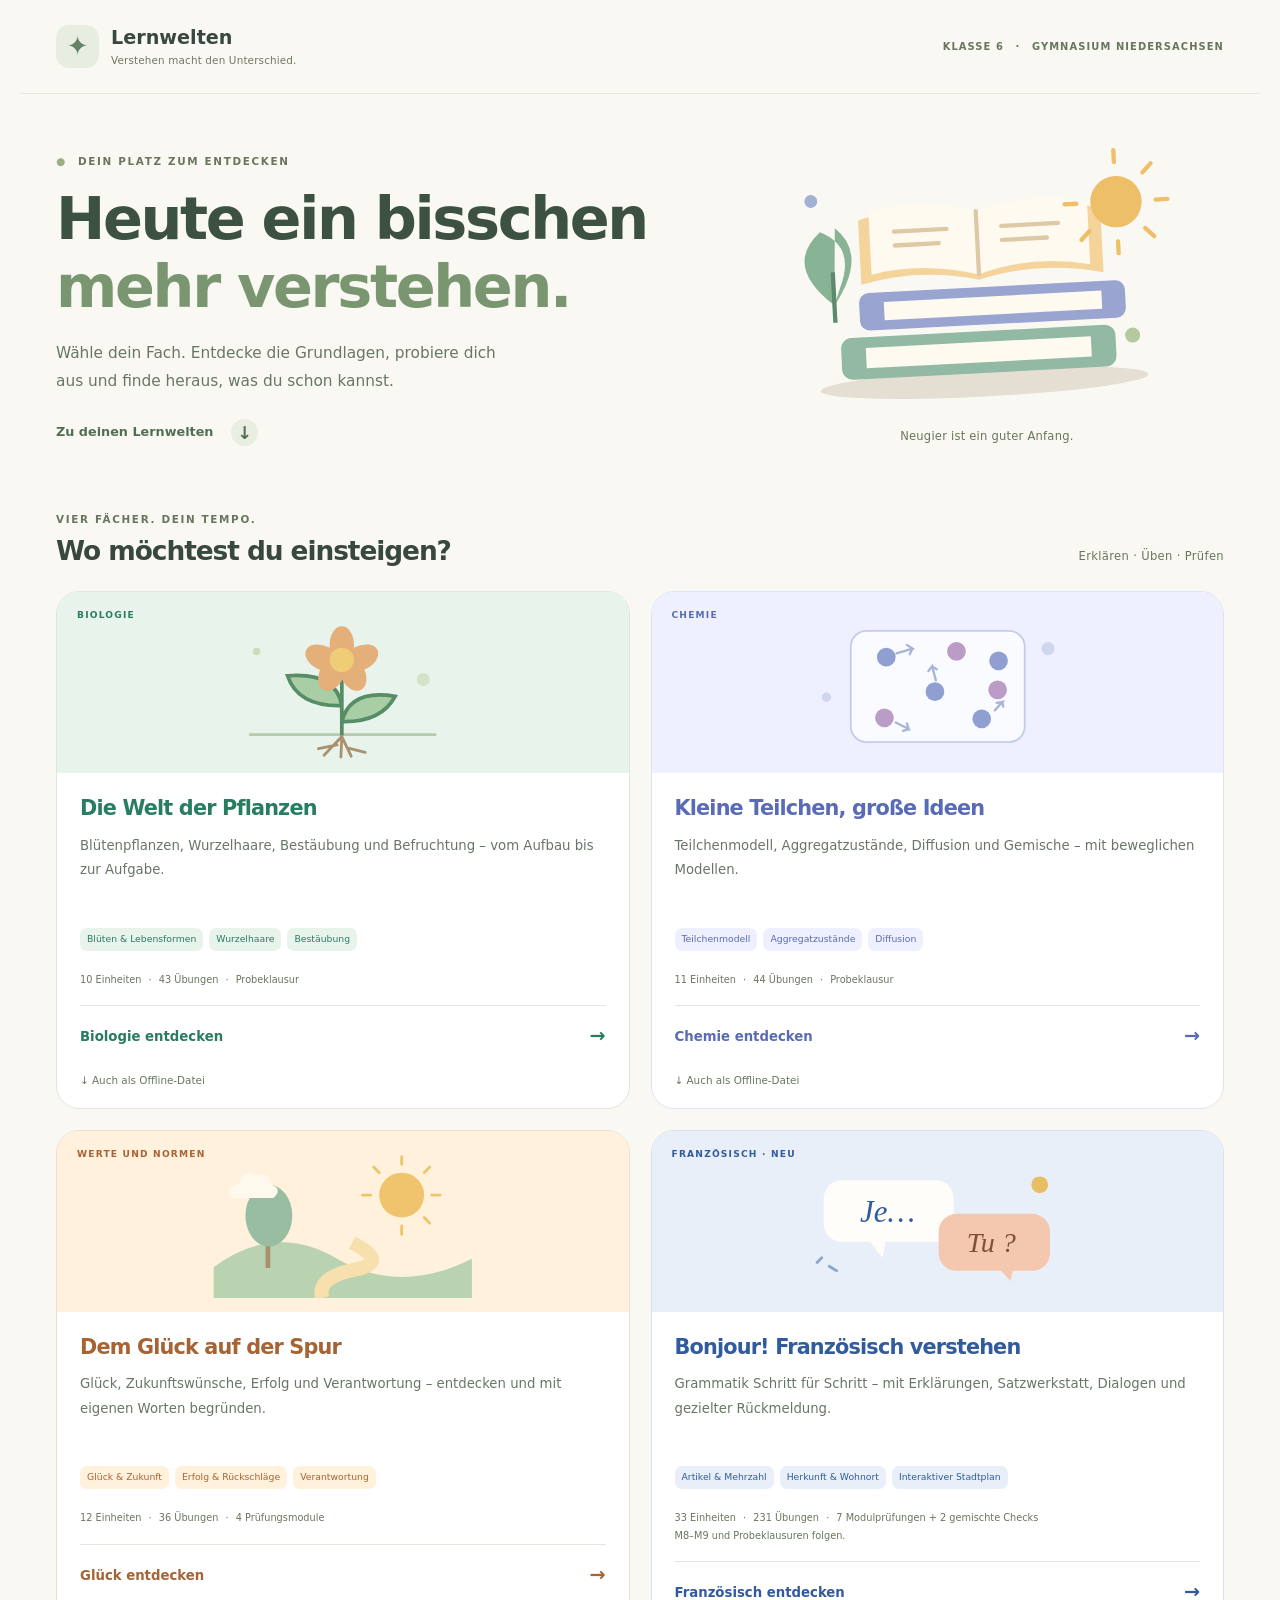
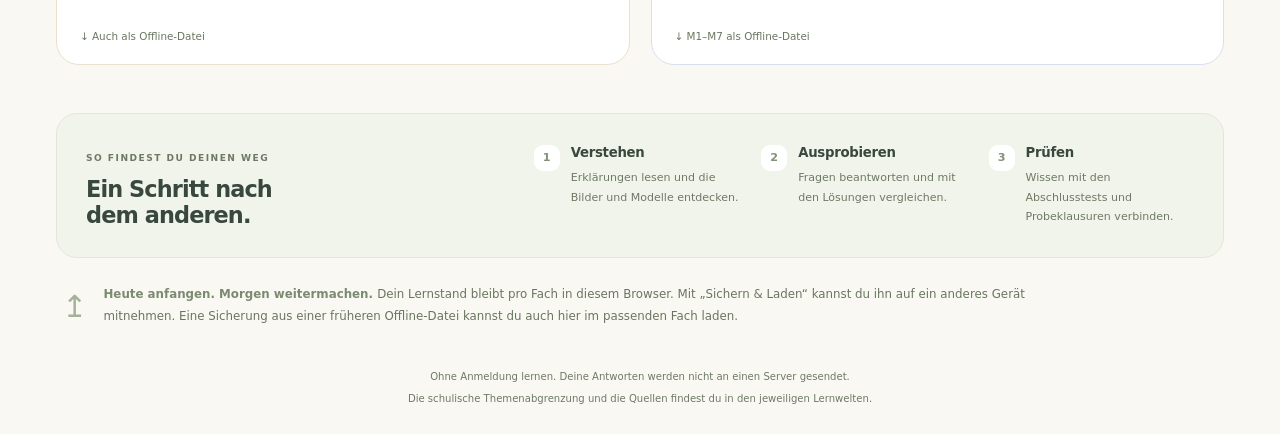
==== commit 20474b67: "Französisch Schritt 4: Herkunft, Wohnort, il y a und interaktiver Stadtplan" ====
--- a/index.html
+++ b/index.html
@@ -7,7 +7,7 @@
 <article class="subject biology"><a class="subject-main" href="./biologie.html" aria-label="Biologie öffnen: Die Welt der Pflanzen"><div class="illustration"><svg viewBox="0 0 320 155" role="img" aria-label="Eine Blütenpflanze mit Blättern und sichtbaren Wurzeln"><path d="M60 129h200" stroke="#b7c9ad" stroke-width="3"/><path d="M159 130V53m0 45q-47 1-58-32 52-4 58 32m0 17q42 1 57-27-48-8-57 27" stroke="#578d66" stroke-width="4" fill="#a9cda5"/><path d="M159 131l-19 20m19-20 10 21m-10-21-1 22m-4-13-20 4m31-1 19 5" fill="none" stroke="#aa9270" stroke-width="3" stroke-linecap="round"/><g fill="#e5af79"><ellipse cx="159" cy="33" rx="13" ry="20"/><ellipse cx="139" cy="47" rx="20" ry="13" transform="rotate(25 139 47)"/><ellipse cx="179" cy="47" rx="20" ry="13" transform="rotate(-25 179 47)"/><ellipse cx="148" cy="64" rx="13" ry="19" transform="rotate(25 148 64)"/><ellipse cx="171" cy="64" rx="13" ry="19" transform="rotate(-25 171 64)"/></g><circle cx="159" cy="49" r="13" fill="#efcd77"/><circle cx="68" cy="40" r="4" fill="#ccddbc"/><circle cx="246" cy="70" r="7" fill="#d3e3c7"/></svg><span class="subject-label">BIOLOGIE</span></div><div class="subject-copy"><h3>Die Welt der Pflanzen</h3><p>Blütenpflanzen, Wurzelhaare, Bestäubung und Befruchtung – vom Aufbau bis zur Aufgabe.</p><div class="tags"><span>Blüten & Lebensformen</span><span>Wurzelhaare</span><span>Bestäubung</span></div><div class="course-meta">10 Einheiten <span>·</span> 43 Übungen <span>·</span> Probeklausur</div><span class="open">Biologie entdecken <span aria-hidden="true">→</span></span></div></a><a class="download" href="./biologie.html" download="Pflanzen_Entdecker.html">↓ Auch als Offline-Datei</a></article>
 <article class="subject chemistry"><a class="subject-main" href="./chemie.html" aria-label="Chemie öffnen: Kleine Teilchen, große Ideen"><div class="illustration"><svg viewBox="0 0 320 155" role="img" aria-label="Modellbild mit Teilchen, die sich in verschiedene Richtungen bewegen"><rect x="67" y="18" width="186" height="119" rx="17" fill="#fafbff" stroke="#c5cdeb" stroke-width="2"/><g fill="#8f9fd1"><circle cx="105" cy="46" r="10"/><circle cx="157" cy="83" r="10"/><circle cx="225" cy="50" r="10"/><circle cx="207" cy="112" r="10"/></g><g fill="#bb9cc7"><circle cx="180" cy="40" r="10"/><circle cx="103" cy="111" r="10"/><circle cx="224" cy="81" r="10"/></g><g fill="none" stroke="#a9b4d7" stroke-width="2.5" stroke-linecap="round"><path d="m116 42 17-5-6-4m6 4-3 6m28 28-4-15-4 5m4-5 5 3m-44 57 14 7-2-6m2 6-6 2m98-22 8-9-6 1m6-1 1 5"/></g><circle cx="41" cy="89" r="5" fill="#d0d6ee"/><circle cx="278" cy="37" r="7" fill="#d0d6ee"/></svg><span class="subject-label">CHEMIE</span></div><div class="subject-copy"><h3>Kleine Teilchen, große Ideen</h3><p>Teilchenmodell, Aggregatzustände, Diffusion und Gemische – mit beweglichen Modellen.</p><div class="tags"><span>Teilchenmodell</span><span>Aggregatzustände</span><span>Diffusion</span></div><div class="course-meta">11 Einheiten <span>·</span> 44 Übungen <span>·</span> Probeklausur</div><span class="open">Chemie entdecken <span aria-hidden="true">→</span></span></div></a><a class="download" href="./chemie.html" download="Chemie_Entdecker.html">↓ Auch als Offline-Datei</a></article>
 <article class="subject values"><a class="subject-main" href="./werte-und-normen.html" aria-label="Werte und Normen öffnen: Dem Glück auf der Spur"><div class="illustration"><svg viewBox="0 0 320 155" role="img" aria-label="Sonne über einem Garten mit mehreren möglichen Wegen"><circle cx="223" cy="45" r="24" fill="#f0c46c"/><path d="M223 12V4m32 41h9m-41 33v9m-33-42h-9m18-24-6-6m54 54 6 6m-6-54 6-6" stroke="#f0c46c" stroke-width="3" stroke-linecap="round"/><path d="M22 122q65-48 132-9t144 0v42H22" fill="#b9d2af"/><path d="M138 155q-6-22 34-30t-2-29" stroke="#f8e0ae" stroke-width="15" fill="none"/><path d="M80 123V65" stroke="#a99170" stroke-width="5"/><ellipse cx="81" cy="67" rx="25" ry="33" fill="#99bda1"/><path d="M40 48q-5-13 9-15 4-17 18-9 14-6 17 10 12 5 2 14z" fill="#fff9ed"/></svg><span class="subject-label">WERTE UND NORMEN</span></div><div class="subject-copy"><h3>Dem Glück auf der Spur</h3><p>Glück, Zukunftswünsche, Erfolg und Verantwortung – entdecken und mit eigenen Worten begründen.</p><div class="tags"><span>Glück & Zukunft</span><span>Erfolg & Rückschläge</span><span>Verantwortung</span></div><div class="course-meta">12 Einheiten <span>·</span> 36 Übungen <span>·</span> 4 Prüfungsmodule</div><span class="open">Glück entdecken <span aria-hidden="true">→</span></span></div></a><a class="download" href="./werte-und-normen.html" download="Werte_und_Normen_Glueck.html">↓ Auch als Offline-Datei</a></article>
-<article class="subject french"><a class="subject-main" href="./franzoesisch/index.html" aria-label="Französisch öffnen: Bonjour! Französisch verstehen"><div class="illustration"><svg viewBox="0 0 320 155" role="img" aria-label="Zwei Sprechblasen mit Je und Tu"><rect x="38" y="29" width="139" height="66" rx="20" fill="#fffdf9"/><path d="m86 93 15 19 4-21" fill="#fffdf9"/><rect x="161" y="65" width="119" height="61" rx="19" fill="#f4c8af"/><path d="m225 123 13 14 3-16" fill="#f4c8af"/><text x="77" y="74" fill="#315b9d" font-family="Georgia,serif" font-size="33" font-style="italic">Je…</text><text x="191" y="106" fill="#814f38" font-family="Georgia,serif" font-size="30" font-style="italic">Tu ?</text><circle cx="269" cy="34" r="9" fill="#e8be63"/><path d="m44 121 8 5m-16-14-5 5" stroke="#8ba6ca" stroke-width="3" stroke-linecap="round"/></svg><span class="subject-label">FRANZÖSISCH · NEU</span></div><div class="subject-copy"><h3>Bonjour! Französisch verstehen</h3><p>Grammatik Schritt für Schritt – mit Erklärungen, Satzwerkstatt, Dialogen und gezielter Rückmeldung.</p><div class="tags"><span>Artikel & Mehrzahl</span><span>Pronomen & être</span><span>Fragen & Antworten</span></div><div class="course-meta">24 Einheiten <span>·</span> 168 Übungen <span>·</span> 5 Modulprüfungen + gemischter Check<br>M6–M9 und Probeklausuren folgen.</div><span class="open">Französisch entdecken <span aria-hidden="true">→</span></span></div></a><a class="download" href="./franzoesisch/offline.html" download="Franzoesisch_Bonjour_M1-M5.html">↓ M1–M5 als Offline-Datei</a></article>
+<article class="subject french"><a class="subject-main" href="./franzoesisch/index.html" aria-label="Französisch öffnen: Bonjour! Französisch verstehen"><div class="illustration"><svg viewBox="0 0 320 155" role="img" aria-label="Zwei Sprechblasen mit Je und Tu"><rect x="38" y="29" width="139" height="66" rx="20" fill="#fffdf9"/><path d="m86 93 15 19 4-21" fill="#fffdf9"/><rect x="161" y="65" width="119" height="61" rx="19" fill="#f4c8af"/><path d="m225 123 13 14 3-16" fill="#f4c8af"/><text x="77" y="74" fill="#315b9d" font-family="Georgia,serif" font-size="33" font-style="italic">Je…</text><text x="191" y="106" fill="#814f38" font-family="Georgia,serif" font-size="30" font-style="italic">Tu ?</text><circle cx="269" cy="34" r="9" fill="#e8be63"/><path d="m44 121 8 5m-16-14-5 5" stroke="#8ba6ca" stroke-width="3" stroke-linecap="round"/></svg><span class="subject-label">FRANZÖSISCH · NEU</span></div><div class="subject-copy"><h3>Bonjour! Französisch verstehen</h3><p>Grammatik Schritt für Schritt – mit Erklärungen, Satzwerkstatt, Dialogen und gezielter Rückmeldung.</p><div class="tags"><span>Artikel & Mehrzahl</span><span>Herkunft & Wohnort</span><span>Interaktiver Stadtplan</span></div><div class="course-meta">33 Einheiten <span>·</span> 231 Übungen <span>·</span> 7 Modulprüfungen + 2 gemischte Checks<br>M8–M9 und Probeklausuren folgen.</div><span class="open">Französisch entdecken <span aria-hidden="true">→</span></span></div></a><a class="download" href="./franzoesisch/offline.html" download="Franzoesisch_Bonjour_M1-M7.html">↓ M1–M7 als Offline-Datei</a></article>
 </div></section>
 <section class="how" aria-labelledby="how-title"><div><p class="eyebrow">SO FINDEST DU DEINEN WEG</p><h2 id="how-title">Ein Schritt nach dem anderen.</h2></div><ol><li><span>1</span><div><h3>Verstehen</h3><p>Erklärungen lesen und die Bilder und Modelle entdecken.</p></div></li><li><span>2</span><div><h3>Ausprobieren</h3><p>Fragen beantworten und mit den Lösungen vergleichen.</p></div></li><li><span>3</span><div><h3>Prüfen</h3><p>Wissen mit den Abschlusstests und Probeklausuren verbinden.</p></div></li></ol></section>
 <aside class="save-note"><span aria-hidden="true">↥</span><p><strong>Heute anfangen. Morgen weitermachen.</strong> Dein Lernstand bleibt pro Fach in diesem Browser. Mit „Sichern & Laden“ kannst du ihn auf ein anderes Gerät mitnehmen. Eine Sicherung aus einer früheren Offline-Datei kannst du auch hier im passenden Fach laden.</p></aside>
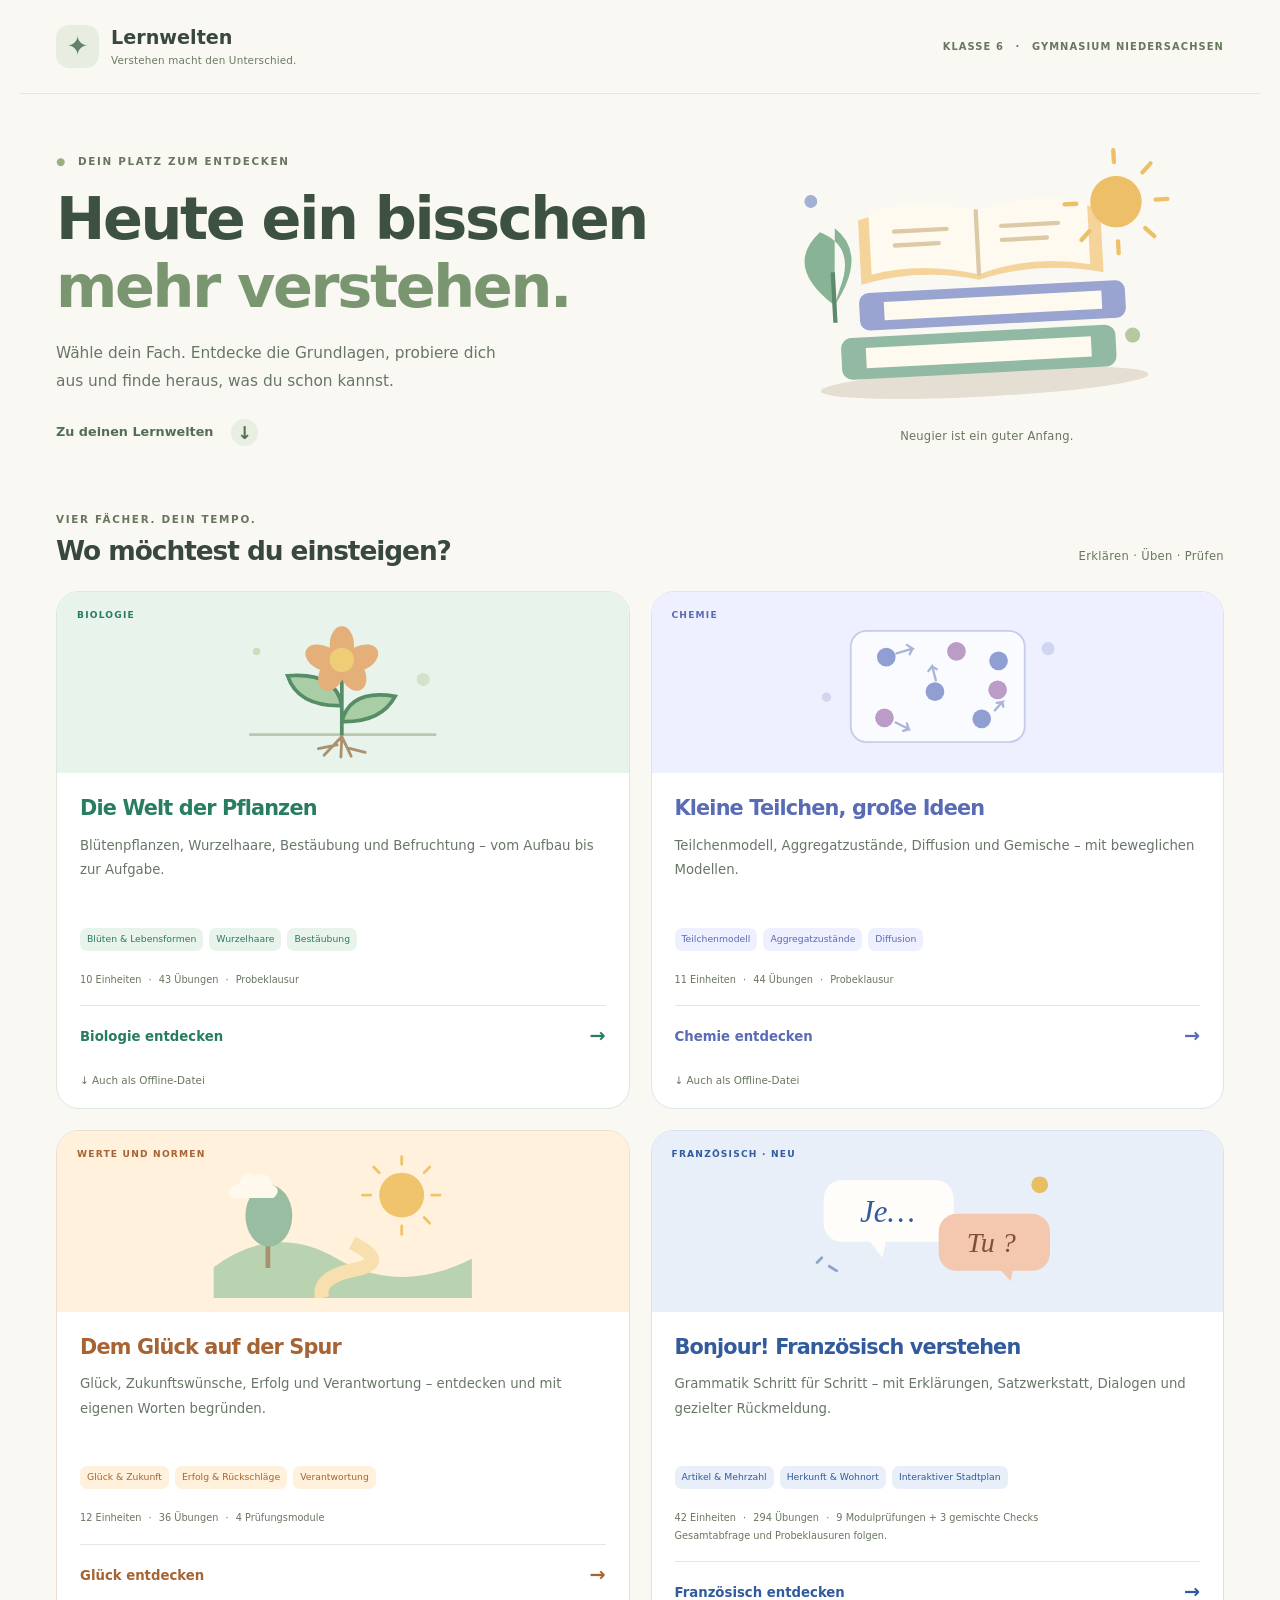
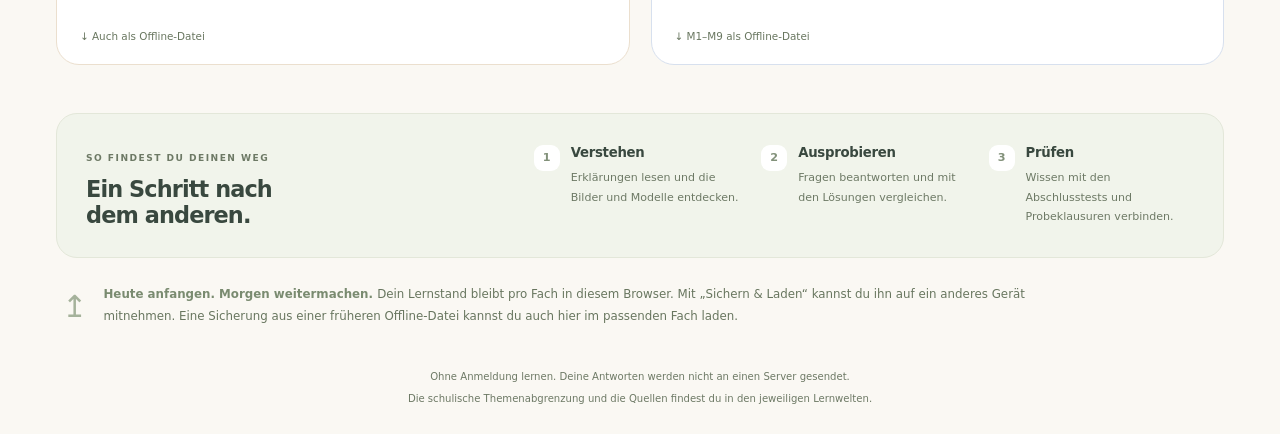
==== commit f10447e9: "Französisch Schritt 5: Vorlieben, Laut- und Schreibwerkstatt, dritter Check" ====
--- a/index.html
+++ b/index.html
@@ -7,7 +7,7 @@
 <article class="subject biology"><a class="subject-main" href="./biologie.html" aria-label="Biologie öffnen: Die Welt der Pflanzen"><div class="illustration"><svg viewBox="0 0 320 155" role="img" aria-label="Eine Blütenpflanze mit Blättern und sichtbaren Wurzeln"><path d="M60 129h200" stroke="#b7c9ad" stroke-width="3"/><path d="M159 130V53m0 45q-47 1-58-32 52-4 58 32m0 17q42 1 57-27-48-8-57 27" stroke="#578d66" stroke-width="4" fill="#a9cda5"/><path d="M159 131l-19 20m19-20 10 21m-10-21-1 22m-4-13-20 4m31-1 19 5" fill="none" stroke="#aa9270" stroke-width="3" stroke-linecap="round"/><g fill="#e5af79"><ellipse cx="159" cy="33" rx="13" ry="20"/><ellipse cx="139" cy="47" rx="20" ry="13" transform="rotate(25 139 47)"/><ellipse cx="179" cy="47" rx="20" ry="13" transform="rotate(-25 179 47)"/><ellipse cx="148" cy="64" rx="13" ry="19" transform="rotate(25 148 64)"/><ellipse cx="171" cy="64" rx="13" ry="19" transform="rotate(-25 171 64)"/></g><circle cx="159" cy="49" r="13" fill="#efcd77"/><circle cx="68" cy="40" r="4" fill="#ccddbc"/><circle cx="246" cy="70" r="7" fill="#d3e3c7"/></svg><span class="subject-label">BIOLOGIE</span></div><div class="subject-copy"><h3>Die Welt der Pflanzen</h3><p>Blütenpflanzen, Wurzelhaare, Bestäubung und Befruchtung – vom Aufbau bis zur Aufgabe.</p><div class="tags"><span>Blüten & Lebensformen</span><span>Wurzelhaare</span><span>Bestäubung</span></div><div class="course-meta">10 Einheiten <span>·</span> 43 Übungen <span>·</span> Probeklausur</div><span class="open">Biologie entdecken <span aria-hidden="true">→</span></span></div></a><a class="download" href="./biologie.html" download="Pflanzen_Entdecker.html">↓ Auch als Offline-Datei</a></article>
 <article class="subject chemistry"><a class="subject-main" href="./chemie.html" aria-label="Chemie öffnen: Kleine Teilchen, große Ideen"><div class="illustration"><svg viewBox="0 0 320 155" role="img" aria-label="Modellbild mit Teilchen, die sich in verschiedene Richtungen bewegen"><rect x="67" y="18" width="186" height="119" rx="17" fill="#fafbff" stroke="#c5cdeb" stroke-width="2"/><g fill="#8f9fd1"><circle cx="105" cy="46" r="10"/><circle cx="157" cy="83" r="10"/><circle cx="225" cy="50" r="10"/><circle cx="207" cy="112" r="10"/></g><g fill="#bb9cc7"><circle cx="180" cy="40" r="10"/><circle cx="103" cy="111" r="10"/><circle cx="224" cy="81" r="10"/></g><g fill="none" stroke="#a9b4d7" stroke-width="2.5" stroke-linecap="round"><path d="m116 42 17-5-6-4m6 4-3 6m28 28-4-15-4 5m4-5 5 3m-44 57 14 7-2-6m2 6-6 2m98-22 8-9-6 1m6-1 1 5"/></g><circle cx="41" cy="89" r="5" fill="#d0d6ee"/><circle cx="278" cy="37" r="7" fill="#d0d6ee"/></svg><span class="subject-label">CHEMIE</span></div><div class="subject-copy"><h3>Kleine Teilchen, große Ideen</h3><p>Teilchenmodell, Aggregatzustände, Diffusion und Gemische – mit beweglichen Modellen.</p><div class="tags"><span>Teilchenmodell</span><span>Aggregatzustände</span><span>Diffusion</span></div><div class="course-meta">11 Einheiten <span>·</span> 44 Übungen <span>·</span> Probeklausur</div><span class="open">Chemie entdecken <span aria-hidden="true">→</span></span></div></a><a class="download" href="./chemie.html" download="Chemie_Entdecker.html">↓ Auch als Offline-Datei</a></article>
 <article class="subject values"><a class="subject-main" href="./werte-und-normen.html" aria-label="Werte und Normen öffnen: Dem Glück auf der Spur"><div class="illustration"><svg viewBox="0 0 320 155" role="img" aria-label="Sonne über einem Garten mit mehreren möglichen Wegen"><circle cx="223" cy="45" r="24" fill="#f0c46c"/><path d="M223 12V4m32 41h9m-41 33v9m-33-42h-9m18-24-6-6m54 54 6 6m-6-54 6-6" stroke="#f0c46c" stroke-width="3" stroke-linecap="round"/><path d="M22 122q65-48 132-9t144 0v42H22" fill="#b9d2af"/><path d="M138 155q-6-22 34-30t-2-29" stroke="#f8e0ae" stroke-width="15" fill="none"/><path d="M80 123V65" stroke="#a99170" stroke-width="5"/><ellipse cx="81" cy="67" rx="25" ry="33" fill="#99bda1"/><path d="M40 48q-5-13 9-15 4-17 18-9 14-6 17 10 12 5 2 14z" fill="#fff9ed"/></svg><span class="subject-label">WERTE UND NORMEN</span></div><div class="subject-copy"><h3>Dem Glück auf der Spur</h3><p>Glück, Zukunftswünsche, Erfolg und Verantwortung – entdecken und mit eigenen Worten begründen.</p><div class="tags"><span>Glück & Zukunft</span><span>Erfolg & Rückschläge</span><span>Verantwortung</span></div><div class="course-meta">12 Einheiten <span>·</span> 36 Übungen <span>·</span> 4 Prüfungsmodule</div><span class="open">Glück entdecken <span aria-hidden="true">→</span></span></div></a><a class="download" href="./werte-und-normen.html" download="Werte_und_Normen_Glueck.html">↓ Auch als Offline-Datei</a></article>
-<article class="subject french"><a class="subject-main" href="./franzoesisch/index.html" aria-label="Französisch öffnen: Bonjour! Französisch verstehen"><div class="illustration"><svg viewBox="0 0 320 155" role="img" aria-label="Zwei Sprechblasen mit Je und Tu"><rect x="38" y="29" width="139" height="66" rx="20" fill="#fffdf9"/><path d="m86 93 15 19 4-21" fill="#fffdf9"/><rect x="161" y="65" width="119" height="61" rx="19" fill="#f4c8af"/><path d="m225 123 13 14 3-16" fill="#f4c8af"/><text x="77" y="74" fill="#315b9d" font-family="Georgia,serif" font-size="33" font-style="italic">Je…</text><text x="191" y="106" fill="#814f38" font-family="Georgia,serif" font-size="30" font-style="italic">Tu ?</text><circle cx="269" cy="34" r="9" fill="#e8be63"/><path d="m44 121 8 5m-16-14-5 5" stroke="#8ba6ca" stroke-width="3" stroke-linecap="round"/></svg><span class="subject-label">FRANZÖSISCH · NEU</span></div><div class="subject-copy"><h3>Bonjour! Französisch verstehen</h3><p>Grammatik Schritt für Schritt – mit Erklärungen, Satzwerkstatt, Dialogen und gezielter Rückmeldung.</p><div class="tags"><span>Artikel & Mehrzahl</span><span>Herkunft & Wohnort</span><span>Interaktiver Stadtplan</span></div><div class="course-meta">33 Einheiten <span>·</span> 231 Übungen <span>·</span> 7 Modulprüfungen + 2 gemischte Checks<br>M8–M9 und Probeklausuren folgen.</div><span class="open">Französisch entdecken <span aria-hidden="true">→</span></span></div></a><a class="download" href="./franzoesisch/offline.html" download="Franzoesisch_Bonjour_M1-M7.html">↓ M1–M7 als Offline-Datei</a></article>
+<article class="subject french"><a class="subject-main" href="./franzoesisch/index.html" aria-label="Französisch öffnen: Bonjour! Französisch verstehen"><div class="illustration"><svg viewBox="0 0 320 155" role="img" aria-label="Zwei Sprechblasen mit Je und Tu"><rect x="38" y="29" width="139" height="66" rx="20" fill="#fffdf9"/><path d="m86 93 15 19 4-21" fill="#fffdf9"/><rect x="161" y="65" width="119" height="61" rx="19" fill="#f4c8af"/><path d="m225 123 13 14 3-16" fill="#f4c8af"/><text x="77" y="74" fill="#315b9d" font-family="Georgia,serif" font-size="33" font-style="italic">Je…</text><text x="191" y="106" fill="#814f38" font-family="Georgia,serif" font-size="30" font-style="italic">Tu ?</text><circle cx="269" cy="34" r="9" fill="#e8be63"/><path d="m44 121 8 5m-16-14-5 5" stroke="#8ba6ca" stroke-width="3" stroke-linecap="round"/></svg><span class="subject-label">FRANZÖSISCH · NEU</span></div><div class="subject-copy"><h3>Bonjour! Französisch verstehen</h3><p>Grammatik Schritt für Schritt – mit Erklärungen, Satzwerkstatt, Dialogen und gezielter Rückmeldung.</p><div class="tags"><span>Artikel & Mehrzahl</span><span>Herkunft & Wohnort</span><span>Interaktiver Stadtplan</span></div><div class="course-meta">42 Einheiten <span>·</span> 294 Übungen <span>·</span> 9 Modulprüfungen + 3 gemischte Checks<br>Gesamtabfrage und Probeklausuren folgen.</div><span class="open">Französisch entdecken <span aria-hidden="true">→</span></span></div></a><a class="download" href="./franzoesisch/offline.html" download="Franzoesisch_Bonjour_M1-M9.html">↓ M1–M9 als Offline-Datei</a></article>
 </div></section>
 <section class="how" aria-labelledby="how-title"><div><p class="eyebrow">SO FINDEST DU DEINEN WEG</p><h2 id="how-title">Ein Schritt nach dem anderen.</h2></div><ol><li><span>1</span><div><h3>Verstehen</h3><p>Erklärungen lesen und die Bilder und Modelle entdecken.</p></div></li><li><span>2</span><div><h3>Ausprobieren</h3><p>Fragen beantworten und mit den Lösungen vergleichen.</p></div></li><li><span>3</span><div><h3>Prüfen</h3><p>Wissen mit den Abschlusstests und Probeklausuren verbinden.</p></div></li></ol></section>
 <aside class="save-note"><span aria-hidden="true">↥</span><p><strong>Heute anfangen. Morgen weitermachen.</strong> Dein Lernstand bleibt pro Fach in diesem Browser. Mit „Sichern & Laden“ kannst du ihn auf ein anderes Gerät mitnehmen. Eine Sicherung aus einer früheren Offline-Datei kannst du auch hier im passenden Fach laden.</p></aside>
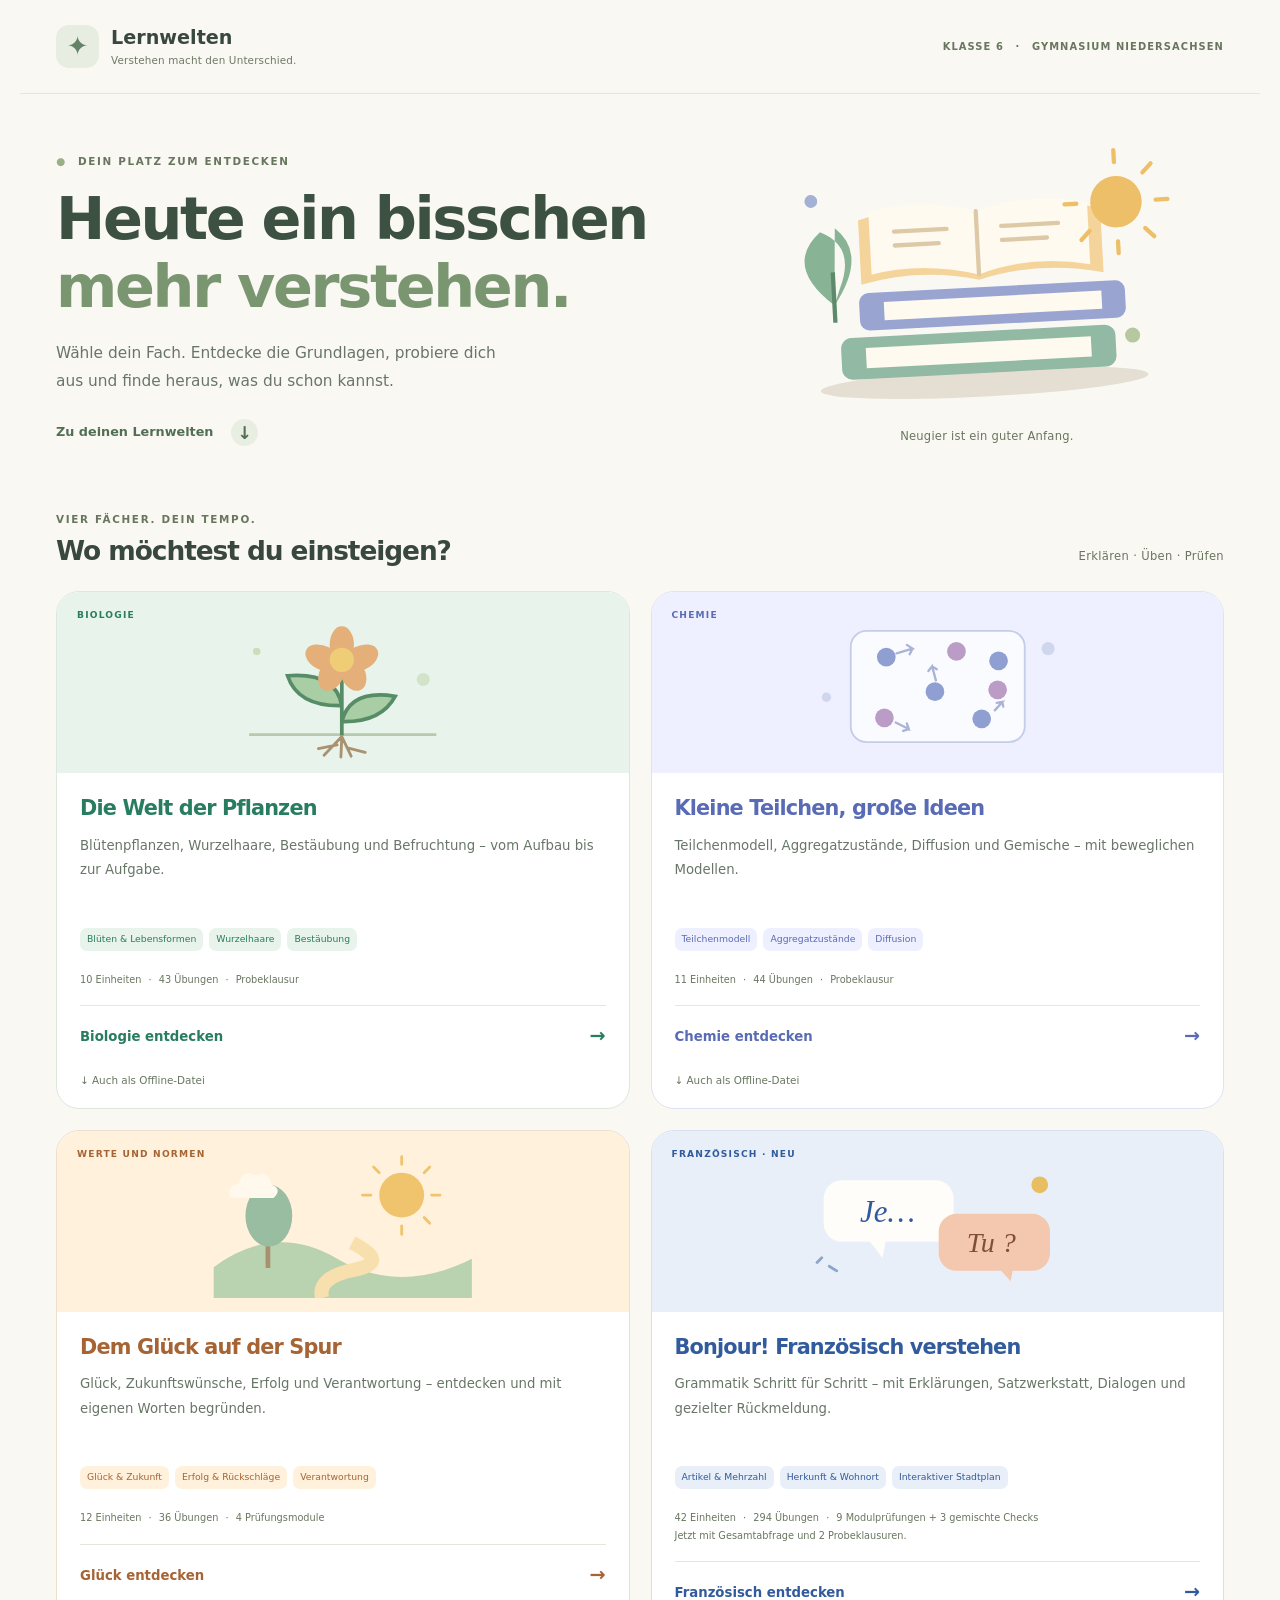
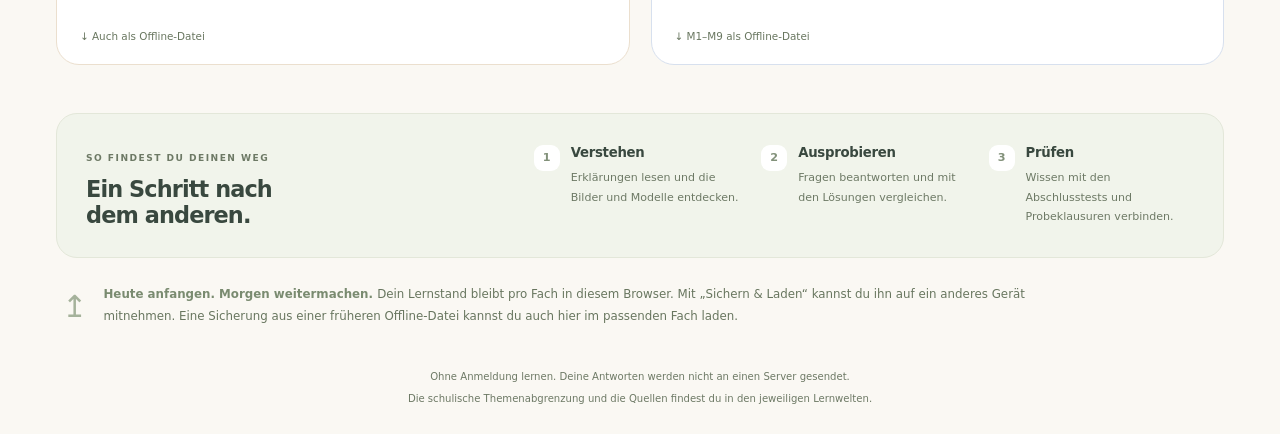
==== commit 2c46a0ab: "Französisch Schritt 6: Gesamtabfrage und zwei Probeklausuren mit Teilpunkten und Schreibrastern" ====
--- a/index.html
+++ b/index.html
@@ -7,7 +7,7 @@
 <article class="subject biology"><a class="subject-main" href="./biologie.html" aria-label="Biologie öffnen: Die Welt der Pflanzen"><div class="illustration"><svg viewBox="0 0 320 155" role="img" aria-label="Eine Blütenpflanze mit Blättern und sichtbaren Wurzeln"><path d="M60 129h200" stroke="#b7c9ad" stroke-width="3"/><path d="M159 130V53m0 45q-47 1-58-32 52-4 58 32m0 17q42 1 57-27-48-8-57 27" stroke="#578d66" stroke-width="4" fill="#a9cda5"/><path d="M159 131l-19 20m19-20 10 21m-10-21-1 22m-4-13-20 4m31-1 19 5" fill="none" stroke="#aa9270" stroke-width="3" stroke-linecap="round"/><g fill="#e5af79"><ellipse cx="159" cy="33" rx="13" ry="20"/><ellipse cx="139" cy="47" rx="20" ry="13" transform="rotate(25 139 47)"/><ellipse cx="179" cy="47" rx="20" ry="13" transform="rotate(-25 179 47)"/><ellipse cx="148" cy="64" rx="13" ry="19" transform="rotate(25 148 64)"/><ellipse cx="171" cy="64" rx="13" ry="19" transform="rotate(-25 171 64)"/></g><circle cx="159" cy="49" r="13" fill="#efcd77"/><circle cx="68" cy="40" r="4" fill="#ccddbc"/><circle cx="246" cy="70" r="7" fill="#d3e3c7"/></svg><span class="subject-label">BIOLOGIE</span></div><div class="subject-copy"><h3>Die Welt der Pflanzen</h3><p>Blütenpflanzen, Wurzelhaare, Bestäubung und Befruchtung – vom Aufbau bis zur Aufgabe.</p><div class="tags"><span>Blüten & Lebensformen</span><span>Wurzelhaare</span><span>Bestäubung</span></div><div class="course-meta">10 Einheiten <span>·</span> 43 Übungen <span>·</span> Probeklausur</div><span class="open">Biologie entdecken <span aria-hidden="true">→</span></span></div></a><a class="download" href="./biologie.html" download="Pflanzen_Entdecker.html">↓ Auch als Offline-Datei</a></article>
 <article class="subject chemistry"><a class="subject-main" href="./chemie.html" aria-label="Chemie öffnen: Kleine Teilchen, große Ideen"><div class="illustration"><svg viewBox="0 0 320 155" role="img" aria-label="Modellbild mit Teilchen, die sich in verschiedene Richtungen bewegen"><rect x="67" y="18" width="186" height="119" rx="17" fill="#fafbff" stroke="#c5cdeb" stroke-width="2"/><g fill="#8f9fd1"><circle cx="105" cy="46" r="10"/><circle cx="157" cy="83" r="10"/><circle cx="225" cy="50" r="10"/><circle cx="207" cy="112" r="10"/></g><g fill="#bb9cc7"><circle cx="180" cy="40" r="10"/><circle cx="103" cy="111" r="10"/><circle cx="224" cy="81" r="10"/></g><g fill="none" stroke="#a9b4d7" stroke-width="2.5" stroke-linecap="round"><path d="m116 42 17-5-6-4m6 4-3 6m28 28-4-15-4 5m4-5 5 3m-44 57 14 7-2-6m2 6-6 2m98-22 8-9-6 1m6-1 1 5"/></g><circle cx="41" cy="89" r="5" fill="#d0d6ee"/><circle cx="278" cy="37" r="7" fill="#d0d6ee"/></svg><span class="subject-label">CHEMIE</span></div><div class="subject-copy"><h3>Kleine Teilchen, große Ideen</h3><p>Teilchenmodell, Aggregatzustände, Diffusion und Gemische – mit beweglichen Modellen.</p><div class="tags"><span>Teilchenmodell</span><span>Aggregatzustände</span><span>Diffusion</span></div><div class="course-meta">11 Einheiten <span>·</span> 44 Übungen <span>·</span> Probeklausur</div><span class="open">Chemie entdecken <span aria-hidden="true">→</span></span></div></a><a class="download" href="./chemie.html" download="Chemie_Entdecker.html">↓ Auch als Offline-Datei</a></article>
 <article class="subject values"><a class="subject-main" href="./werte-und-normen.html" aria-label="Werte und Normen öffnen: Dem Glück auf der Spur"><div class="illustration"><svg viewBox="0 0 320 155" role="img" aria-label="Sonne über einem Garten mit mehreren möglichen Wegen"><circle cx="223" cy="45" r="24" fill="#f0c46c"/><path d="M223 12V4m32 41h9m-41 33v9m-33-42h-9m18-24-6-6m54 54 6 6m-6-54 6-6" stroke="#f0c46c" stroke-width="3" stroke-linecap="round"/><path d="M22 122q65-48 132-9t144 0v42H22" fill="#b9d2af"/><path d="M138 155q-6-22 34-30t-2-29" stroke="#f8e0ae" stroke-width="15" fill="none"/><path d="M80 123V65" stroke="#a99170" stroke-width="5"/><ellipse cx="81" cy="67" rx="25" ry="33" fill="#99bda1"/><path d="M40 48q-5-13 9-15 4-17 18-9 14-6 17 10 12 5 2 14z" fill="#fff9ed"/></svg><span class="subject-label">WERTE UND NORMEN</span></div><div class="subject-copy"><h3>Dem Glück auf der Spur</h3><p>Glück, Zukunftswünsche, Erfolg und Verantwortung – entdecken und mit eigenen Worten begründen.</p><div class="tags"><span>Glück & Zukunft</span><span>Erfolg & Rückschläge</span><span>Verantwortung</span></div><div class="course-meta">12 Einheiten <span>·</span> 36 Übungen <span>·</span> 4 Prüfungsmodule</div><span class="open">Glück entdecken <span aria-hidden="true">→</span></span></div></a><a class="download" href="./werte-und-normen.html" download="Werte_und_Normen_Glueck.html">↓ Auch als Offline-Datei</a></article>
-<article class="subject french"><a class="subject-main" href="./franzoesisch/index.html" aria-label="Französisch öffnen: Bonjour! Französisch verstehen"><div class="illustration"><svg viewBox="0 0 320 155" role="img" aria-label="Zwei Sprechblasen mit Je und Tu"><rect x="38" y="29" width="139" height="66" rx="20" fill="#fffdf9"/><path d="m86 93 15 19 4-21" fill="#fffdf9"/><rect x="161" y="65" width="119" height="61" rx="19" fill="#f4c8af"/><path d="m225 123 13 14 3-16" fill="#f4c8af"/><text x="77" y="74" fill="#315b9d" font-family="Georgia,serif" font-size="33" font-style="italic">Je…</text><text x="191" y="106" fill="#814f38" font-family="Georgia,serif" font-size="30" font-style="italic">Tu ?</text><circle cx="269" cy="34" r="9" fill="#e8be63"/><path d="m44 121 8 5m-16-14-5 5" stroke="#8ba6ca" stroke-width="3" stroke-linecap="round"/></svg><span class="subject-label">FRANZÖSISCH · NEU</span></div><div class="subject-copy"><h3>Bonjour! Französisch verstehen</h3><p>Grammatik Schritt für Schritt – mit Erklärungen, Satzwerkstatt, Dialogen und gezielter Rückmeldung.</p><div class="tags"><span>Artikel & Mehrzahl</span><span>Herkunft & Wohnort</span><span>Interaktiver Stadtplan</span></div><div class="course-meta">42 Einheiten <span>·</span> 294 Übungen <span>·</span> 9 Modulprüfungen + 3 gemischte Checks<br>Gesamtabfrage und Probeklausuren folgen.</div><span class="open">Französisch entdecken <span aria-hidden="true">→</span></span></div></a><a class="download" href="./franzoesisch/offline.html" download="Franzoesisch_Bonjour_M1-M9.html">↓ M1–M9 als Offline-Datei</a></article>
+<article class="subject french"><a class="subject-main" href="./franzoesisch/index.html" aria-label="Französisch öffnen: Bonjour! Französisch verstehen"><div class="illustration"><svg viewBox="0 0 320 155" role="img" aria-label="Zwei Sprechblasen mit Je und Tu"><rect x="38" y="29" width="139" height="66" rx="20" fill="#fffdf9"/><path d="m86 93 15 19 4-21" fill="#fffdf9"/><rect x="161" y="65" width="119" height="61" rx="19" fill="#f4c8af"/><path d="m225 123 13 14 3-16" fill="#f4c8af"/><text x="77" y="74" fill="#315b9d" font-family="Georgia,serif" font-size="33" font-style="italic">Je…</text><text x="191" y="106" fill="#814f38" font-family="Georgia,serif" font-size="30" font-style="italic">Tu ?</text><circle cx="269" cy="34" r="9" fill="#e8be63"/><path d="m44 121 8 5m-16-14-5 5" stroke="#8ba6ca" stroke-width="3" stroke-linecap="round"/></svg><span class="subject-label">FRANZÖSISCH · NEU</span></div><div class="subject-copy"><h3>Bonjour! Französisch verstehen</h3><p>Grammatik Schritt für Schritt – mit Erklärungen, Satzwerkstatt, Dialogen und gezielter Rückmeldung.</p><div class="tags"><span>Artikel & Mehrzahl</span><span>Herkunft & Wohnort</span><span>Interaktiver Stadtplan</span></div><div class="course-meta">42 Einheiten <span>·</span> 294 Übungen <span>·</span> 9 Modulprüfungen + 3 gemischte Checks<br>Jetzt mit Gesamtabfrage und 2 Probeklausuren.</div><span class="open">Französisch entdecken <span aria-hidden="true">→</span></span></div></a><a class="download" href="./franzoesisch/offline.html" download="Franzoesisch_Bonjour_M1-M9.html">↓ M1–M9 als Offline-Datei</a></article>
 </div></section>
 <section class="how" aria-labelledby="how-title"><div><p class="eyebrow">SO FINDEST DU DEINEN WEG</p><h2 id="how-title">Ein Schritt nach dem anderen.</h2></div><ol><li><span>1</span><div><h3>Verstehen</h3><p>Erklärungen lesen und die Bilder und Modelle entdecken.</p></div></li><li><span>2</span><div><h3>Ausprobieren</h3><p>Fragen beantworten und mit den Lösungen vergleichen.</p></div></li><li><span>3</span><div><h3>Prüfen</h3><p>Wissen mit den Abschlusstests und Probeklausuren verbinden.</p></div></li></ol></section>
 <aside class="save-note"><span aria-hidden="true">↥</span><p><strong>Heute anfangen. Morgen weitermachen.</strong> Dein Lernstand bleibt pro Fach in diesem Browser. Mit „Sichern & Laden“ kannst du ihn auf ein anderes Gerät mitnehmen. Eine Sicherung aus einer früheren Offline-Datei kannst du auch hier im passenden Fach laden.</p></aside>
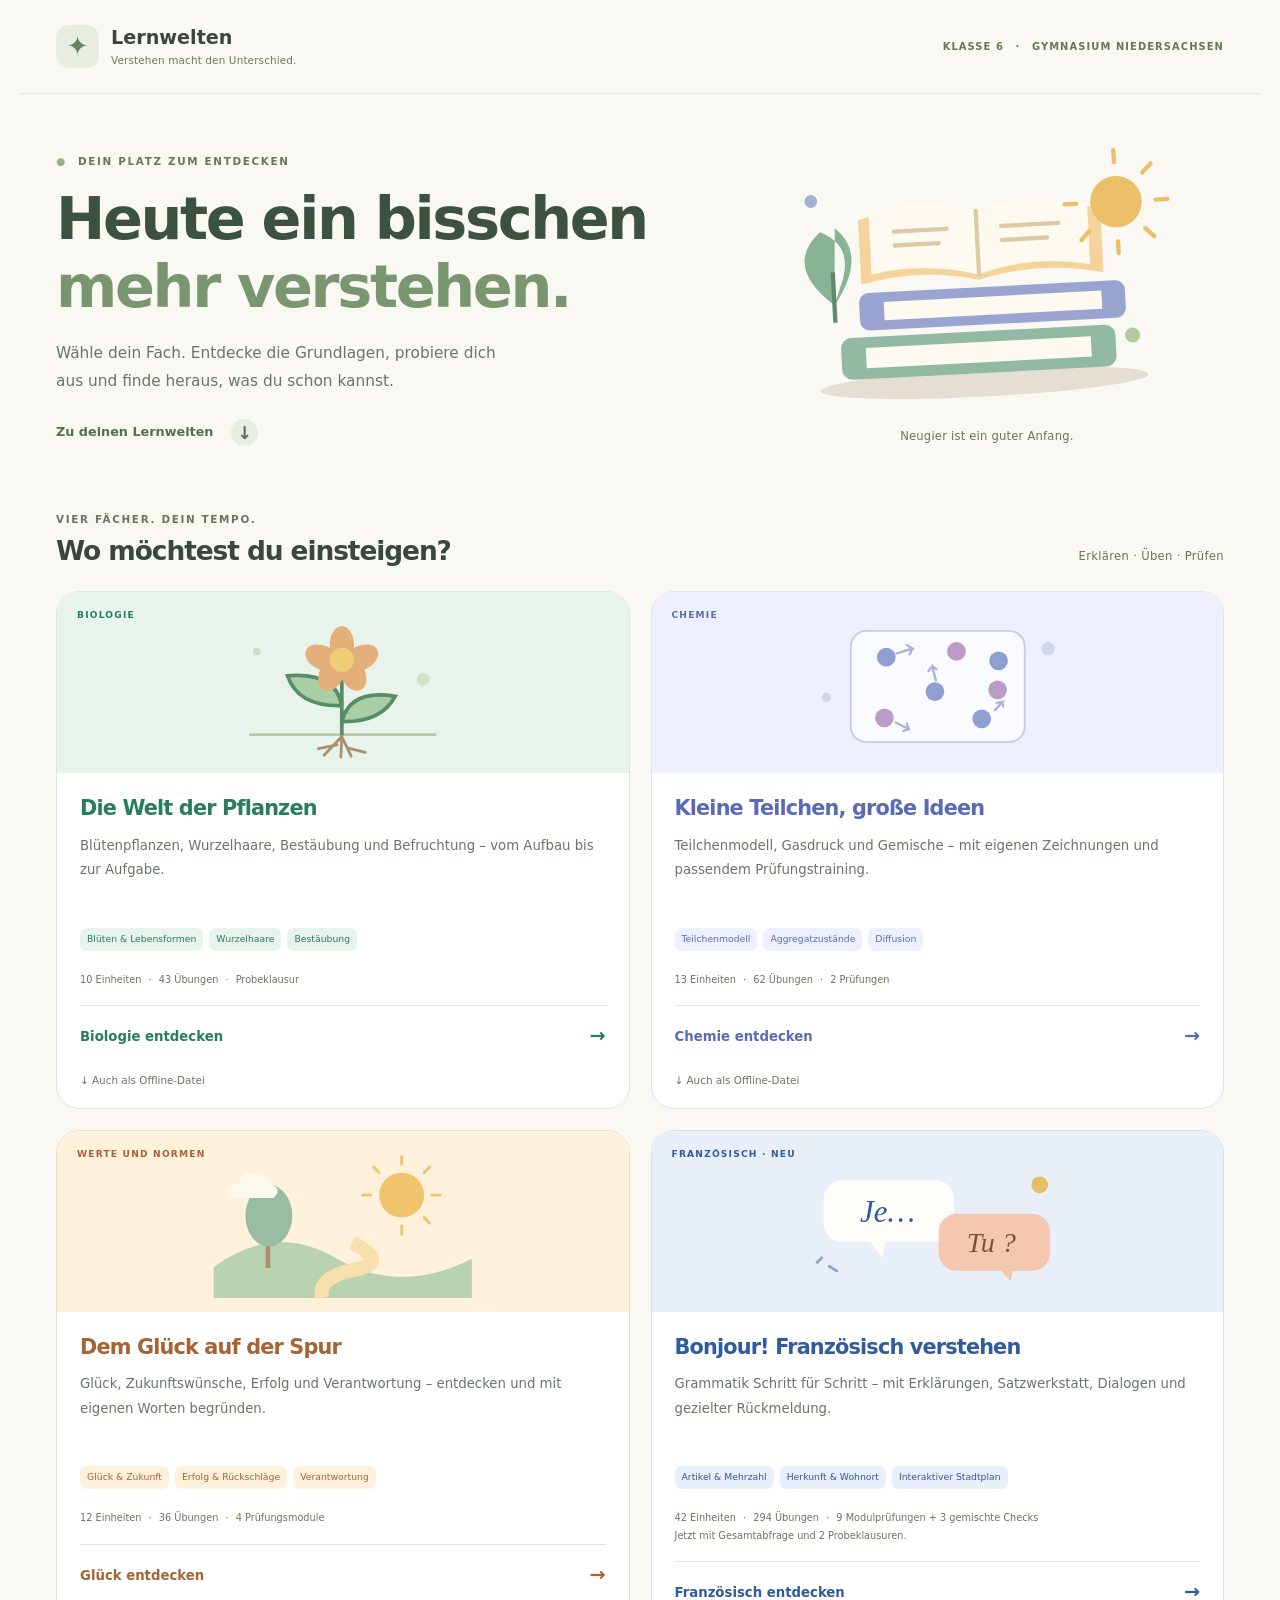
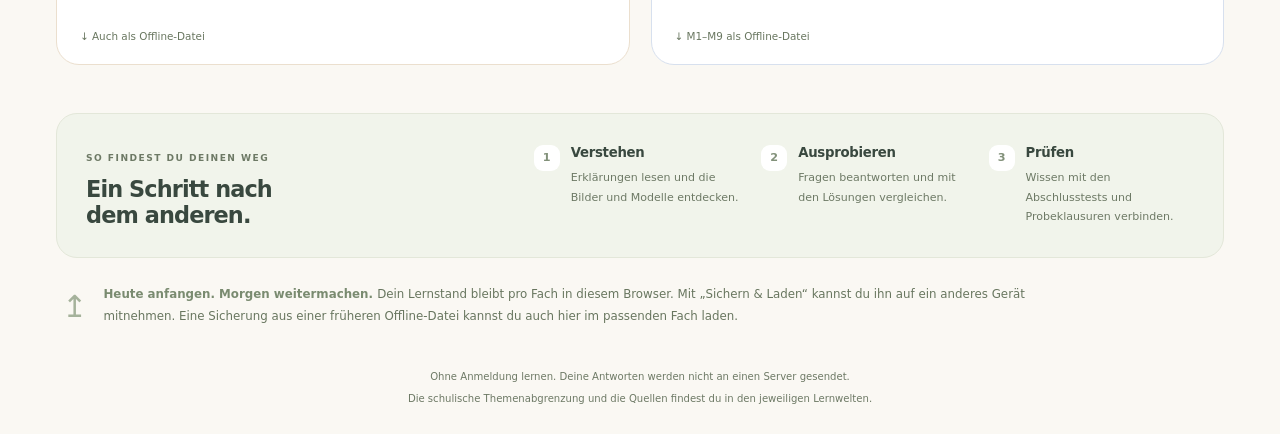
==== commit 62847d45: "Chemie: Prüfungsvorbereitung abgleichen, Teilchenzeichnungen, Gasdruck und Gemischtypen ergänzen" ====
--- a/index.html
+++ b/index.html
@@ -5,7 +5,7 @@
 <section id="faecher" class="subjects" aria-labelledby="subjects-title"><div class="section-head"><div><p class="eyebrow">VIER FÄCHER. DEIN TEMPO.</p><h2 id="subjects-title">Wo möchtest du einsteigen?</h2></div><span>Erklären · Üben · Prüfen</span></div>
 <div class="cards">
 <article class="subject biology"><a class="subject-main" href="./biologie.html" aria-label="Biologie öffnen: Die Welt der Pflanzen"><div class="illustration"><svg viewBox="0 0 320 155" role="img" aria-label="Eine Blütenpflanze mit Blättern und sichtbaren Wurzeln"><path d="M60 129h200" stroke="#b7c9ad" stroke-width="3"/><path d="M159 130V53m0 45q-47 1-58-32 52-4 58 32m0 17q42 1 57-27-48-8-57 27" stroke="#578d66" stroke-width="4" fill="#a9cda5"/><path d="M159 131l-19 20m19-20 10 21m-10-21-1 22m-4-13-20 4m31-1 19 5" fill="none" stroke="#aa9270" stroke-width="3" stroke-linecap="round"/><g fill="#e5af79"><ellipse cx="159" cy="33" rx="13" ry="20"/><ellipse cx="139" cy="47" rx="20" ry="13" transform="rotate(25 139 47)"/><ellipse cx="179" cy="47" rx="20" ry="13" transform="rotate(-25 179 47)"/><ellipse cx="148" cy="64" rx="13" ry="19" transform="rotate(25 148 64)"/><ellipse cx="171" cy="64" rx="13" ry="19" transform="rotate(-25 171 64)"/></g><circle cx="159" cy="49" r="13" fill="#efcd77"/><circle cx="68" cy="40" r="4" fill="#ccddbc"/><circle cx="246" cy="70" r="7" fill="#d3e3c7"/></svg><span class="subject-label">BIOLOGIE</span></div><div class="subject-copy"><h3>Die Welt der Pflanzen</h3><p>Blütenpflanzen, Wurzelhaare, Bestäubung und Befruchtung – vom Aufbau bis zur Aufgabe.</p><div class="tags"><span>Blüten & Lebensformen</span><span>Wurzelhaare</span><span>Bestäubung</span></div><div class="course-meta">10 Einheiten <span>·</span> 43 Übungen <span>·</span> Probeklausur</div><span class="open">Biologie entdecken <span aria-hidden="true">→</span></span></div></a><a class="download" href="./biologie.html" download="Pflanzen_Entdecker.html">↓ Auch als Offline-Datei</a></article>
-<article class="subject chemistry"><a class="subject-main" href="./chemie.html" aria-label="Chemie öffnen: Kleine Teilchen, große Ideen"><div class="illustration"><svg viewBox="0 0 320 155" role="img" aria-label="Modellbild mit Teilchen, die sich in verschiedene Richtungen bewegen"><rect x="67" y="18" width="186" height="119" rx="17" fill="#fafbff" stroke="#c5cdeb" stroke-width="2"/><g fill="#8f9fd1"><circle cx="105" cy="46" r="10"/><circle cx="157" cy="83" r="10"/><circle cx="225" cy="50" r="10"/><circle cx="207" cy="112" r="10"/></g><g fill="#bb9cc7"><circle cx="180" cy="40" r="10"/><circle cx="103" cy="111" r="10"/><circle cx="224" cy="81" r="10"/></g><g fill="none" stroke="#a9b4d7" stroke-width="2.5" stroke-linecap="round"><path d="m116 42 17-5-6-4m6 4-3 6m28 28-4-15-4 5m4-5 5 3m-44 57 14 7-2-6m2 6-6 2m98-22 8-9-6 1m6-1 1 5"/></g><circle cx="41" cy="89" r="5" fill="#d0d6ee"/><circle cx="278" cy="37" r="7" fill="#d0d6ee"/></svg><span class="subject-label">CHEMIE</span></div><div class="subject-copy"><h3>Kleine Teilchen, große Ideen</h3><p>Teilchenmodell, Aggregatzustände, Diffusion und Gemische – mit beweglichen Modellen.</p><div class="tags"><span>Teilchenmodell</span><span>Aggregatzustände</span><span>Diffusion</span></div><div class="course-meta">11 Einheiten <span>·</span> 44 Übungen <span>·</span> Probeklausur</div><span class="open">Chemie entdecken <span aria-hidden="true">→</span></span></div></a><a class="download" href="./chemie.html" download="Chemie_Entdecker.html">↓ Auch als Offline-Datei</a></article>
+<article class="subject chemistry"><a class="subject-main" href="./chemie.html" aria-label="Chemie öffnen: Kleine Teilchen, große Ideen"><div class="illustration"><svg viewBox="0 0 320 155" role="img" aria-label="Modellbild mit Teilchen, die sich in verschiedene Richtungen bewegen"><rect x="67" y="18" width="186" height="119" rx="17" fill="#fafbff" stroke="#c5cdeb" stroke-width="2"/><g fill="#8f9fd1"><circle cx="105" cy="46" r="10"/><circle cx="157" cy="83" r="10"/><circle cx="225" cy="50" r="10"/><circle cx="207" cy="112" r="10"/></g><g fill="#bb9cc7"><circle cx="180" cy="40" r="10"/><circle cx="103" cy="111" r="10"/><circle cx="224" cy="81" r="10"/></g><g fill="none" stroke="#a9b4d7" stroke-width="2.5" stroke-linecap="round"><path d="m116 42 17-5-6-4m6 4-3 6m28 28-4-15-4 5m4-5 5 3m-44 57 14 7-2-6m2 6-6 2m98-22 8-9-6 1m6-1 1 5"/></g><circle cx="41" cy="89" r="5" fill="#d0d6ee"/><circle cx="278" cy="37" r="7" fill="#d0d6ee"/></svg><span class="subject-label">CHEMIE</span></div><div class="subject-copy"><h3>Kleine Teilchen, große Ideen</h3><p>Teilchenmodell, Gasdruck und Gemische – mit eigenen Zeichnungen und passendem Prüfungstraining.</p><div class="tags"><span>Teilchenmodell</span><span>Aggregatzustände</span><span>Diffusion</span></div><div class="course-meta">13 Einheiten <span>·</span> 62 Übungen <span>·</span> 2 Prüfungen</div><span class="open">Chemie entdecken <span aria-hidden="true">→</span></span></div></a><a class="download" href="./chemie.html" download="Chemie_Entdecker.html">↓ Auch als Offline-Datei</a></article>
 <article class="subject values"><a class="subject-main" href="./werte-und-normen.html" aria-label="Werte und Normen öffnen: Dem Glück auf der Spur"><div class="illustration"><svg viewBox="0 0 320 155" role="img" aria-label="Sonne über einem Garten mit mehreren möglichen Wegen"><circle cx="223" cy="45" r="24" fill="#f0c46c"/><path d="M223 12V4m32 41h9m-41 33v9m-33-42h-9m18-24-6-6m54 54 6 6m-6-54 6-6" stroke="#f0c46c" stroke-width="3" stroke-linecap="round"/><path d="M22 122q65-48 132-9t144 0v42H22" fill="#b9d2af"/><path d="M138 155q-6-22 34-30t-2-29" stroke="#f8e0ae" stroke-width="15" fill="none"/><path d="M80 123V65" stroke="#a99170" stroke-width="5"/><ellipse cx="81" cy="67" rx="25" ry="33" fill="#99bda1"/><path d="M40 48q-5-13 9-15 4-17 18-9 14-6 17 10 12 5 2 14z" fill="#fff9ed"/></svg><span class="subject-label">WERTE UND NORMEN</span></div><div class="subject-copy"><h3>Dem Glück auf der Spur</h3><p>Glück, Zukunftswünsche, Erfolg und Verantwortung – entdecken und mit eigenen Worten begründen.</p><div class="tags"><span>Glück & Zukunft</span><span>Erfolg & Rückschläge</span><span>Verantwortung</span></div><div class="course-meta">12 Einheiten <span>·</span> 36 Übungen <span>·</span> 4 Prüfungsmodule</div><span class="open">Glück entdecken <span aria-hidden="true">→</span></span></div></a><a class="download" href="./werte-und-normen.html" download="Werte_und_Normen_Glueck.html">↓ Auch als Offline-Datei</a></article>
 <article class="subject french"><a class="subject-main" href="./franzoesisch/index.html" aria-label="Französisch öffnen: Bonjour! Französisch verstehen"><div class="illustration"><svg viewBox="0 0 320 155" role="img" aria-label="Zwei Sprechblasen mit Je und Tu"><rect x="38" y="29" width="139" height="66" rx="20" fill="#fffdf9"/><path d="m86 93 15 19 4-21" fill="#fffdf9"/><rect x="161" y="65" width="119" height="61" rx="19" fill="#f4c8af"/><path d="m225 123 13 14 3-16" fill="#f4c8af"/><text x="77" y="74" fill="#315b9d" font-family="Georgia,serif" font-size="33" font-style="italic">Je…</text><text x="191" y="106" fill="#814f38" font-family="Georgia,serif" font-size="30" font-style="italic">Tu ?</text><circle cx="269" cy="34" r="9" fill="#e8be63"/><path d="m44 121 8 5m-16-14-5 5" stroke="#8ba6ca" stroke-width="3" stroke-linecap="round"/></svg><span class="subject-label">FRANZÖSISCH · NEU</span></div><div class="subject-copy"><h3>Bonjour! Französisch verstehen</h3><p>Grammatik Schritt für Schritt – mit Erklärungen, Satzwerkstatt, Dialogen und gezielter Rückmeldung.</p><div class="tags"><span>Artikel & Mehrzahl</span><span>Herkunft & Wohnort</span><span>Interaktiver Stadtplan</span></div><div class="course-meta">42 Einheiten <span>·</span> 294 Übungen <span>·</span> 9 Modulprüfungen + 3 gemischte Checks<br>Jetzt mit Gesamtabfrage und 2 Probeklausuren.</div><span class="open">Französisch entdecken <span aria-hidden="true">→</span></span></div></a><a class="download" href="./franzoesisch/offline.html" download="Franzoesisch_Bonjour_M1-M9.html">↓ M1–M9 als Offline-Datei</a></article>
 </div></section>
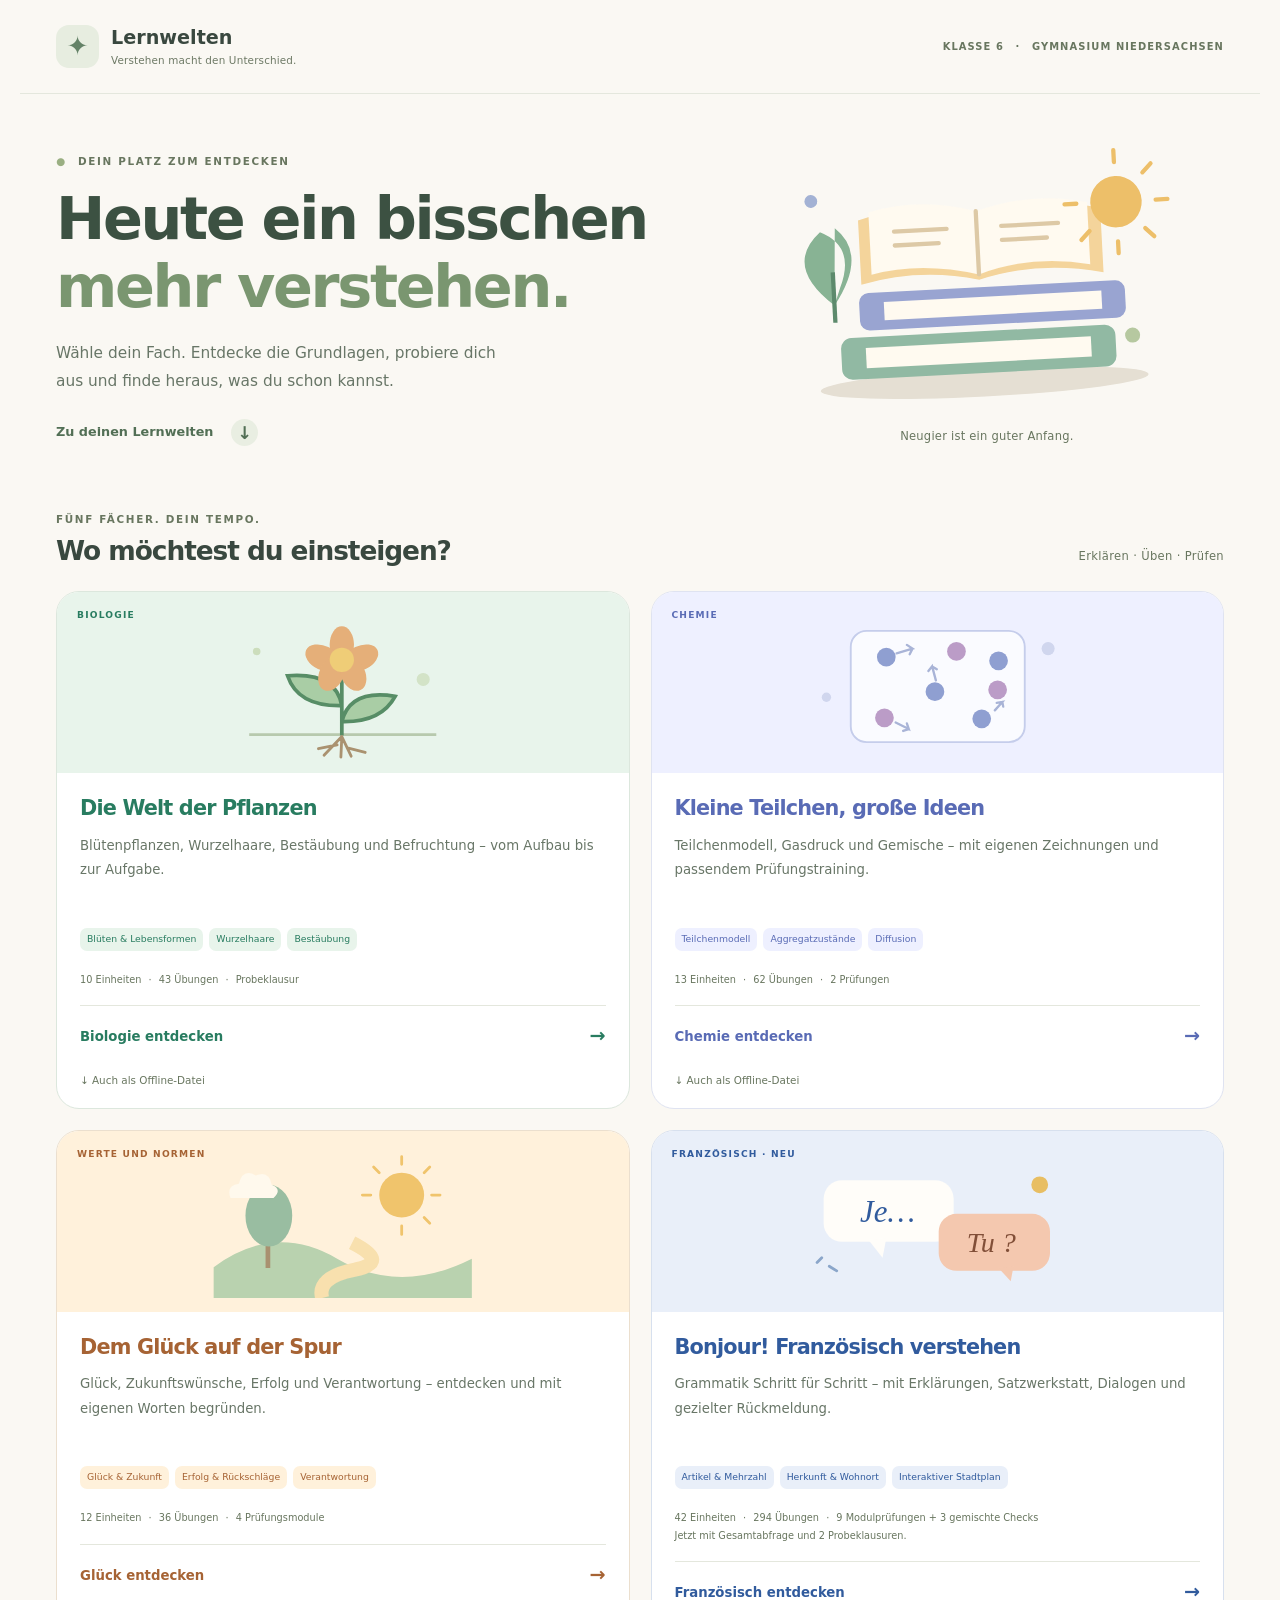
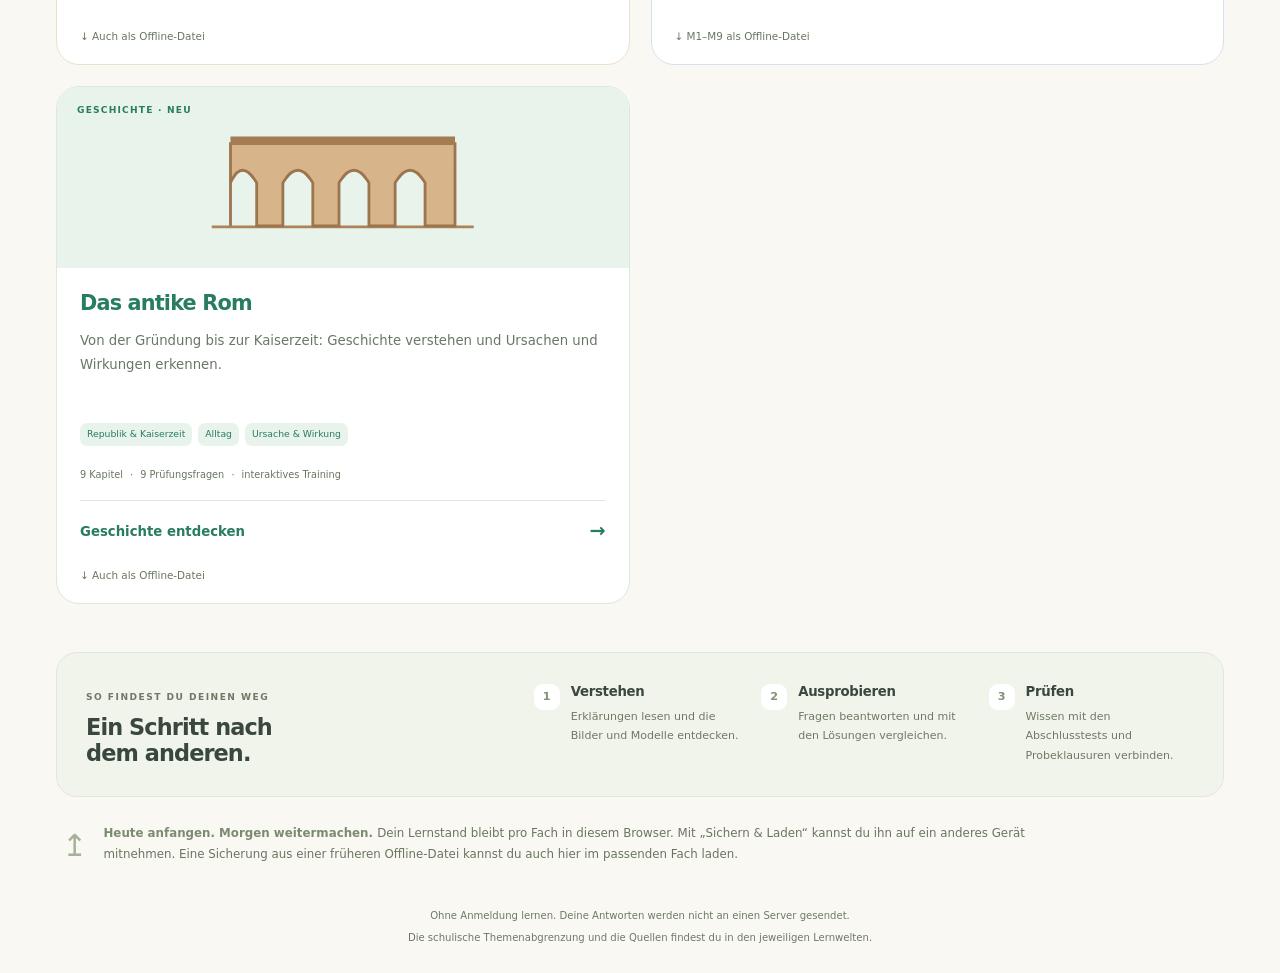
==== commit b3888632: "Geschichte in Lernwelten-Startseite integrieren" ====
--- a/index.html
+++ b/index.html
@@ -1,13 +1,14 @@
 <!doctype html>
-<html lang="de"><head><meta charset="utf-8"><meta name="viewport" content="width=device-width,initial-scale=1"><meta name="theme-color" content="#faf8f3"><meta name="description" content="Deine Lernwelten für Klasse 6: Biologie, Chemie, Werte und Normen und Französisch. Verstehen, interaktiv üben und mit Probeklausuren vorbereiten."><title>Lernwelten · Klasse 6</title><link rel="icon" href="data:image/svg+xml,%3Csvg xmlns='http://www.w3.org/2000/svg' viewBox='0 0 64 64'%3E%3Ctext y='52' font-size='52'%3E📚%3C/text%3E%3C/svg%3E"><link rel="stylesheet" href="./portal.css"></head>
+<html lang="de"><head><meta charset="utf-8"><meta name="viewport" content="width=device-width,initial-scale=1"><meta name="theme-color" content="#faf8f3"><meta name="description" content="Deine Lernwelten für Klasse 6: Biologie, Chemie, Werte und Normen, Französisch und Geschichte. Verstehen, interaktiv üben und mit Probeklausuren vorbereiten."><title>Lernwelten · Klasse 6</title><link rel="icon" href="data:image/svg+xml,%3Csvg xmlns='http://www.w3.org/2000/svg' viewBox='0 0 64 64'%3E%3Ctext y='52' font-size='52'%3E📚%3C/text%3E%3C/svg%3E"><link rel="stylesheet" href="./portal.css"></head>
 <body><a class="skip" href="#faecher">Direkt zur Fächerauswahl</a><header><a class="brand" href="./index.html"><span class="brand-mark" aria-hidden="true">✦</span><span>Lernwelten<small>Verstehen macht den Unterschied.</small></span></a><span class="grade">KLASSE 6 <span>·</span> GYMNASIUM NIEDERSACHSEN</span></header>
 <main><section class="intro"><div><p class="eyebrow"><span aria-hidden="true">●</span> DEIN PLATZ ZUM ENTDECKEN</p><h1>Heute ein bisschen<br><em>mehr verstehen.</em></h1><p class="lead">Wähle dein Fach. Entdecke die Grundlagen, probiere dich aus und finde heraus, was du schon kannst.</p><a class="jump" href="#faecher">Zu deinen Lernwelten <span aria-hidden="true">↓</span></a></div><div class="intro-art" aria-hidden="true"><svg viewBox="0 0 390 250" xmlns="http://www.w3.org/2000/svg"><ellipse cx="196" cy="216" rx="153" ry="13" fill="#e5dfd3"/><rect x="64" y="168" width="256" height="39" rx="10" fill="#91b9a3"/><path d="M87 178h210v19H87" fill="#fffaf0"/><rect x="83" y="127" width="248" height="35" rx="9" fill="#99a4d1"/><path d="M106 136h203v17H106" fill="#fffaf0"/><path d="M86 119V59q51-15 110 1 58-16 116-1v60q-62-14-116 1-56-14-110-1z" fill="#f4d49b"/><path d="M96 110V52q49-12 100 4 54-16 104-3v58q-55-12-104 4-54-15-100-5z" fill="#fffaf0"/><path d="M196 56v59m-77-44h49m-49 13h41m59-13h53m-53 13h42" stroke="#ddc9a6" stroke-width="4" stroke-linecap="round"/><path d="M60 137Q14 98 50 68q33 15 16 53M60 137Q94 91 64 65" fill="#88b394"/><path d="M60 153v-47" stroke="#5d8a6c" stroke-width="4"/><circle cx="327" cy="54" r="24" fill="#edbf69"/><path d="M327 17V6m0 85v11m37-48h11m-85 0h-11m74-26 8-8m-60 60-8 8m60-8 8 8" stroke="#edbf69" stroke-width="4" stroke-linecap="round"/><circle cx="43" cy="39" r="6" fill="#a3b2d4"/><circle cx="336" cy="179" r="7" fill="#b6c8a0"/></svg><span class="art-note">Neugier ist ein guter Anfang.</span></div></section>
-<section id="faecher" class="subjects" aria-labelledby="subjects-title"><div class="section-head"><div><p class="eyebrow">VIER FÄCHER. DEIN TEMPO.</p><h2 id="subjects-title">Wo möchtest du einsteigen?</h2></div><span>Erklären · Üben · Prüfen</span></div>
+<section id="faecher" class="subjects" aria-labelledby="subjects-title"><div class="section-head"><div><p class="eyebrow">FÜNF FÄCHER. DEIN TEMPO.</p><h2 id="subjects-title">Wo möchtest du einsteigen?</h2></div><span>Erklären · Üben · Prüfen</span></div>
 <div class="cards">
 <article class="subject biology"><a class="subject-main" href="./biologie.html" aria-label="Biologie öffnen: Die Welt der Pflanzen"><div class="illustration"><svg viewBox="0 0 320 155" role="img" aria-label="Eine Blütenpflanze mit Blättern und sichtbaren Wurzeln"><path d="M60 129h200" stroke="#b7c9ad" stroke-width="3"/><path d="M159 130V53m0 45q-47 1-58-32 52-4 58 32m0 17q42 1 57-27-48-8-57 27" stroke="#578d66" stroke-width="4" fill="#a9cda5"/><path d="M159 131l-19 20m19-20 10 21m-10-21-1 22m-4-13-20 4m31-1 19 5" fill="none" stroke="#aa9270" stroke-width="3" stroke-linecap="round"/><g fill="#e5af79"><ellipse cx="159" cy="33" rx="13" ry="20"/><ellipse cx="139" cy="47" rx="20" ry="13" transform="rotate(25 139 47)"/><ellipse cx="179" cy="47" rx="20" ry="13" transform="rotate(-25 179 47)"/><ellipse cx="148" cy="64" rx="13" ry="19" transform="rotate(25 148 64)"/><ellipse cx="171" cy="64" rx="13" ry="19" transform="rotate(-25 171 64)"/></g><circle cx="159" cy="49" r="13" fill="#efcd77"/><circle cx="68" cy="40" r="4" fill="#ccddbc"/><circle cx="246" cy="70" r="7" fill="#d3e3c7"/></svg><span class="subject-label">BIOLOGIE</span></div><div class="subject-copy"><h3>Die Welt der Pflanzen</h3><p>Blütenpflanzen, Wurzelhaare, Bestäubung und Befruchtung – vom Aufbau bis zur Aufgabe.</p><div class="tags"><span>Blüten & Lebensformen</span><span>Wurzelhaare</span><span>Bestäubung</span></div><div class="course-meta">10 Einheiten <span>·</span> 43 Übungen <span>·</span> Probeklausur</div><span class="open">Biologie entdecken <span aria-hidden="true">→</span></span></div></a><a class="download" href="./biologie.html" download="Pflanzen_Entdecker.html">↓ Auch als Offline-Datei</a></article>
 <article class="subject chemistry"><a class="subject-main" href="./chemie.html" aria-label="Chemie öffnen: Kleine Teilchen, große Ideen"><div class="illustration"><svg viewBox="0 0 320 155" role="img" aria-label="Modellbild mit Teilchen, die sich in verschiedene Richtungen bewegen"><rect x="67" y="18" width="186" height="119" rx="17" fill="#fafbff" stroke="#c5cdeb" stroke-width="2"/><g fill="#8f9fd1"><circle cx="105" cy="46" r="10"/><circle cx="157" cy="83" r="10"/><circle cx="225" cy="50" r="10"/><circle cx="207" cy="112" r="10"/></g><g fill="#bb9cc7"><circle cx="180" cy="40" r="10"/><circle cx="103" cy="111" r="10"/><circle cx="224" cy="81" r="10"/></g><g fill="none" stroke="#a9b4d7" stroke-width="2.5" stroke-linecap="round"><path d="m116 42 17-5-6-4m6 4-3 6m28 28-4-15-4 5m4-5 5 3m-44 57 14 7-2-6m2 6-6 2m98-22 8-9-6 1m6-1 1 5"/></g><circle cx="41" cy="89" r="5" fill="#d0d6ee"/><circle cx="278" cy="37" r="7" fill="#d0d6ee"/></svg><span class="subject-label">CHEMIE</span></div><div class="subject-copy"><h3>Kleine Teilchen, große Ideen</h3><p>Teilchenmodell, Gasdruck und Gemische – mit eigenen Zeichnungen und passendem Prüfungstraining.</p><div class="tags"><span>Teilchenmodell</span><span>Aggregatzustände</span><span>Diffusion</span></div><div class="course-meta">13 Einheiten <span>·</span> 62 Übungen <span>·</span> 2 Prüfungen</div><span class="open">Chemie entdecken <span aria-hidden="true">→</span></span></div></a><a class="download" href="./chemie.html" download="Chemie_Entdecker.html">↓ Auch als Offline-Datei</a></article>
 <article class="subject values"><a class="subject-main" href="./werte-und-normen.html" aria-label="Werte und Normen öffnen: Dem Glück auf der Spur"><div class="illustration"><svg viewBox="0 0 320 155" role="img" aria-label="Sonne über einem Garten mit mehreren möglichen Wegen"><circle cx="223" cy="45" r="24" fill="#f0c46c"/><path d="M223 12V4m32 41h9m-41 33v9m-33-42h-9m18-24-6-6m54 54 6 6m-6-54 6-6" stroke="#f0c46c" stroke-width="3" stroke-linecap="round"/><path d="M22 122q65-48 132-9t144 0v42H22" fill="#b9d2af"/><path d="M138 155q-6-22 34-30t-2-29" stroke="#f8e0ae" stroke-width="15" fill="none"/><path d="M80 123V65" stroke="#a99170" stroke-width="5"/><ellipse cx="81" cy="67" rx="25" ry="33" fill="#99bda1"/><path d="M40 48q-5-13 9-15 4-17 18-9 14-6 17 10 12 5 2 14z" fill="#fff9ed"/></svg><span class="subject-label">WERTE UND NORMEN</span></div><div class="subject-copy"><h3>Dem Glück auf der Spur</h3><p>Glück, Zukunftswünsche, Erfolg und Verantwortung – entdecken und mit eigenen Worten begründen.</p><div class="tags"><span>Glück & Zukunft</span><span>Erfolg & Rückschläge</span><span>Verantwortung</span></div><div class="course-meta">12 Einheiten <span>·</span> 36 Übungen <span>·</span> 4 Prüfungsmodule</div><span class="open">Glück entdecken <span aria-hidden="true">→</span></span></div></a><a class="download" href="./werte-und-normen.html" download="Werte_und_Normen_Glueck.html">↓ Auch als Offline-Datei</a></article>
 <article class="subject french"><a class="subject-main" href="./franzoesisch/index.html" aria-label="Französisch öffnen: Bonjour! Französisch verstehen"><div class="illustration"><svg viewBox="0 0 320 155" role="img" aria-label="Zwei Sprechblasen mit Je und Tu"><rect x="38" y="29" width="139" height="66" rx="20" fill="#fffdf9"/><path d="m86 93 15 19 4-21" fill="#fffdf9"/><rect x="161" y="65" width="119" height="61" rx="19" fill="#f4c8af"/><path d="m225 123 13 14 3-16" fill="#f4c8af"/><text x="77" y="74" fill="#315b9d" font-family="Georgia,serif" font-size="33" font-style="italic">Je…</text><text x="191" y="106" fill="#814f38" font-family="Georgia,serif" font-size="30" font-style="italic">Tu ?</text><circle cx="269" cy="34" r="9" fill="#e8be63"/><path d="m44 121 8 5m-16-14-5 5" stroke="#8ba6ca" stroke-width="3" stroke-linecap="round"/></svg><span class="subject-label">FRANZÖSISCH · NEU</span></div><div class="subject-copy"><h3>Bonjour! Französisch verstehen</h3><p>Grammatik Schritt für Schritt – mit Erklärungen, Satzwerkstatt, Dialogen und gezielter Rückmeldung.</p><div class="tags"><span>Artikel & Mehrzahl</span><span>Herkunft & Wohnort</span><span>Interaktiver Stadtplan</span></div><div class="course-meta">42 Einheiten <span>·</span> 294 Übungen <span>·</span> 9 Modulprüfungen + 3 gemischte Checks<br>Jetzt mit Gesamtabfrage und 2 Probeklausuren.</div><span class="open">Französisch entdecken <span aria-hidden="true">→</span></span></div></a><a class="download" href="./franzoesisch/offline.html" download="Franzoesisch_Bonjour_M1-M9.html">↓ M1–M9 als Offline-Datei</a></article>
+<article class="subject history"><a class="subject-main" href="./geschichte/index.html" aria-label="Geschichte öffnen: Das antike Rom"><div class="illustration"><svg viewBox="0 0 320 155" role="img" aria-label="Römischer Aquädukt mit Bögen"><path d="M20 126h280" stroke="#ac835a" stroke-width="3"/><path d="M40 125V37h240v88h-32V79q-16-27-32 0v46h-28V79q-16-27-32 0v46h-28V79q-16-27-32 0v46H68V79q-16-27-28 0" fill="#d8b48a" stroke="#9c744e" stroke-width="3"/><path d="M40 34h240" stroke="#a57b52" stroke-width="9"/></svg><span class="subject-label">GESCHICHTE · NEU</span></div><div class="subject-copy"><h3>Das antike Rom</h3><p>Von der Gründung bis zur Kaiserzeit: Geschichte verstehen und Ursachen und Wirkungen erkennen.</p><div class="tags"><span>Republik & Kaiserzeit</span><span>Alltag</span><span>Ursache & Wirkung</span></div><div class="course-meta">9 Kapitel <span>·</span> 9 Prüfungsfragen <span>·</span> interaktives Training</div><span class="open">Geschichte entdecken <span aria-hidden="true">→</span></span></div></a><a class="download" href="./geschichte/index.html" download="Geschichte_Rom.html">↓ Auch als Offline-Datei</a></article>
 </div></section>
 <section class="how" aria-labelledby="how-title"><div><p class="eyebrow">SO FINDEST DU DEINEN WEG</p><h2 id="how-title">Ein Schritt nach dem anderen.</h2></div><ol><li><span>1</span><div><h3>Verstehen</h3><p>Erklärungen lesen und die Bilder und Modelle entdecken.</p></div></li><li><span>2</span><div><h3>Ausprobieren</h3><p>Fragen beantworten und mit den Lösungen vergleichen.</p></div></li><li><span>3</span><div><h3>Prüfen</h3><p>Wissen mit den Abschlusstests und Probeklausuren verbinden.</p></div></li></ol></section>
 <aside class="save-note"><span aria-hidden="true">↥</span><p><strong>Heute anfangen. Morgen weitermachen.</strong> Dein Lernstand bleibt pro Fach in diesem Browser. Mit „Sichern & Laden“ kannst du ihn auf ein anderes Gerät mitnehmen. Eine Sicherung aus einer früheren Offline-Datei kannst du auch hier im passenden Fach laden.</p></aside>
